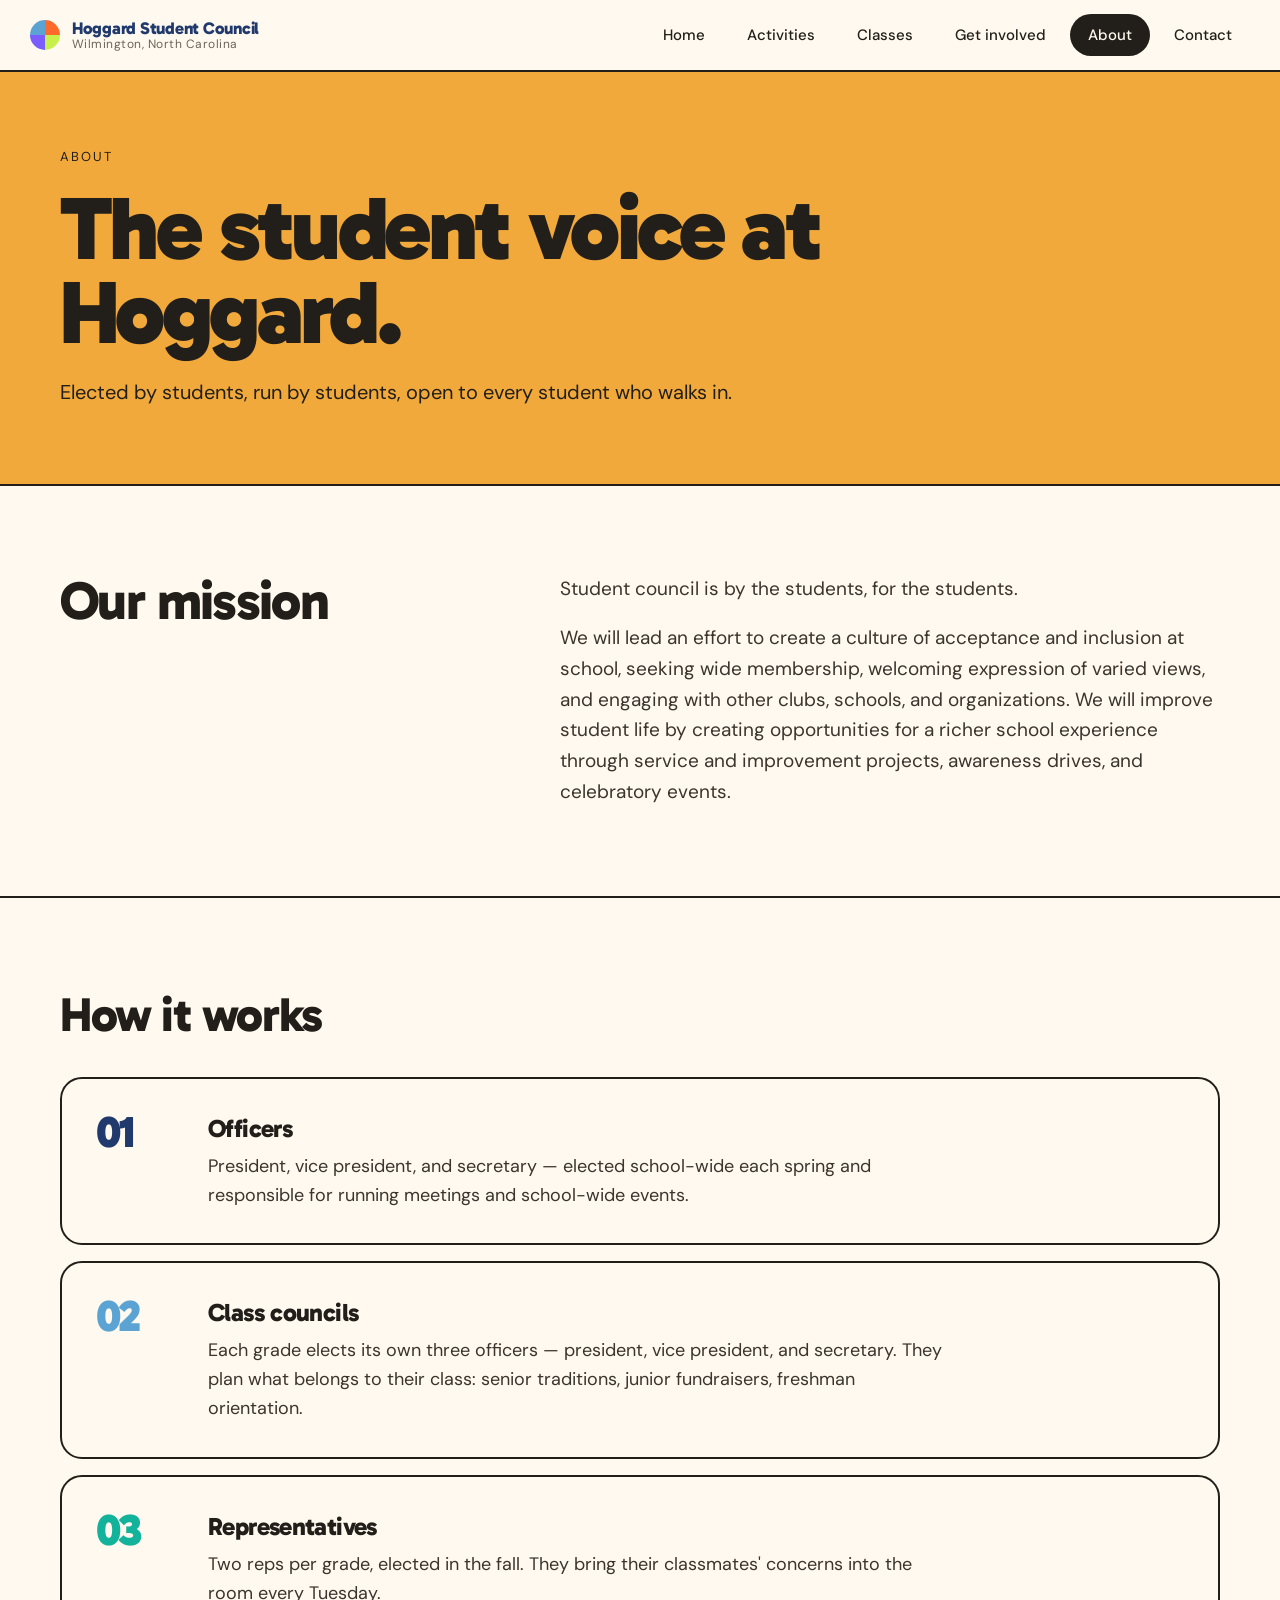
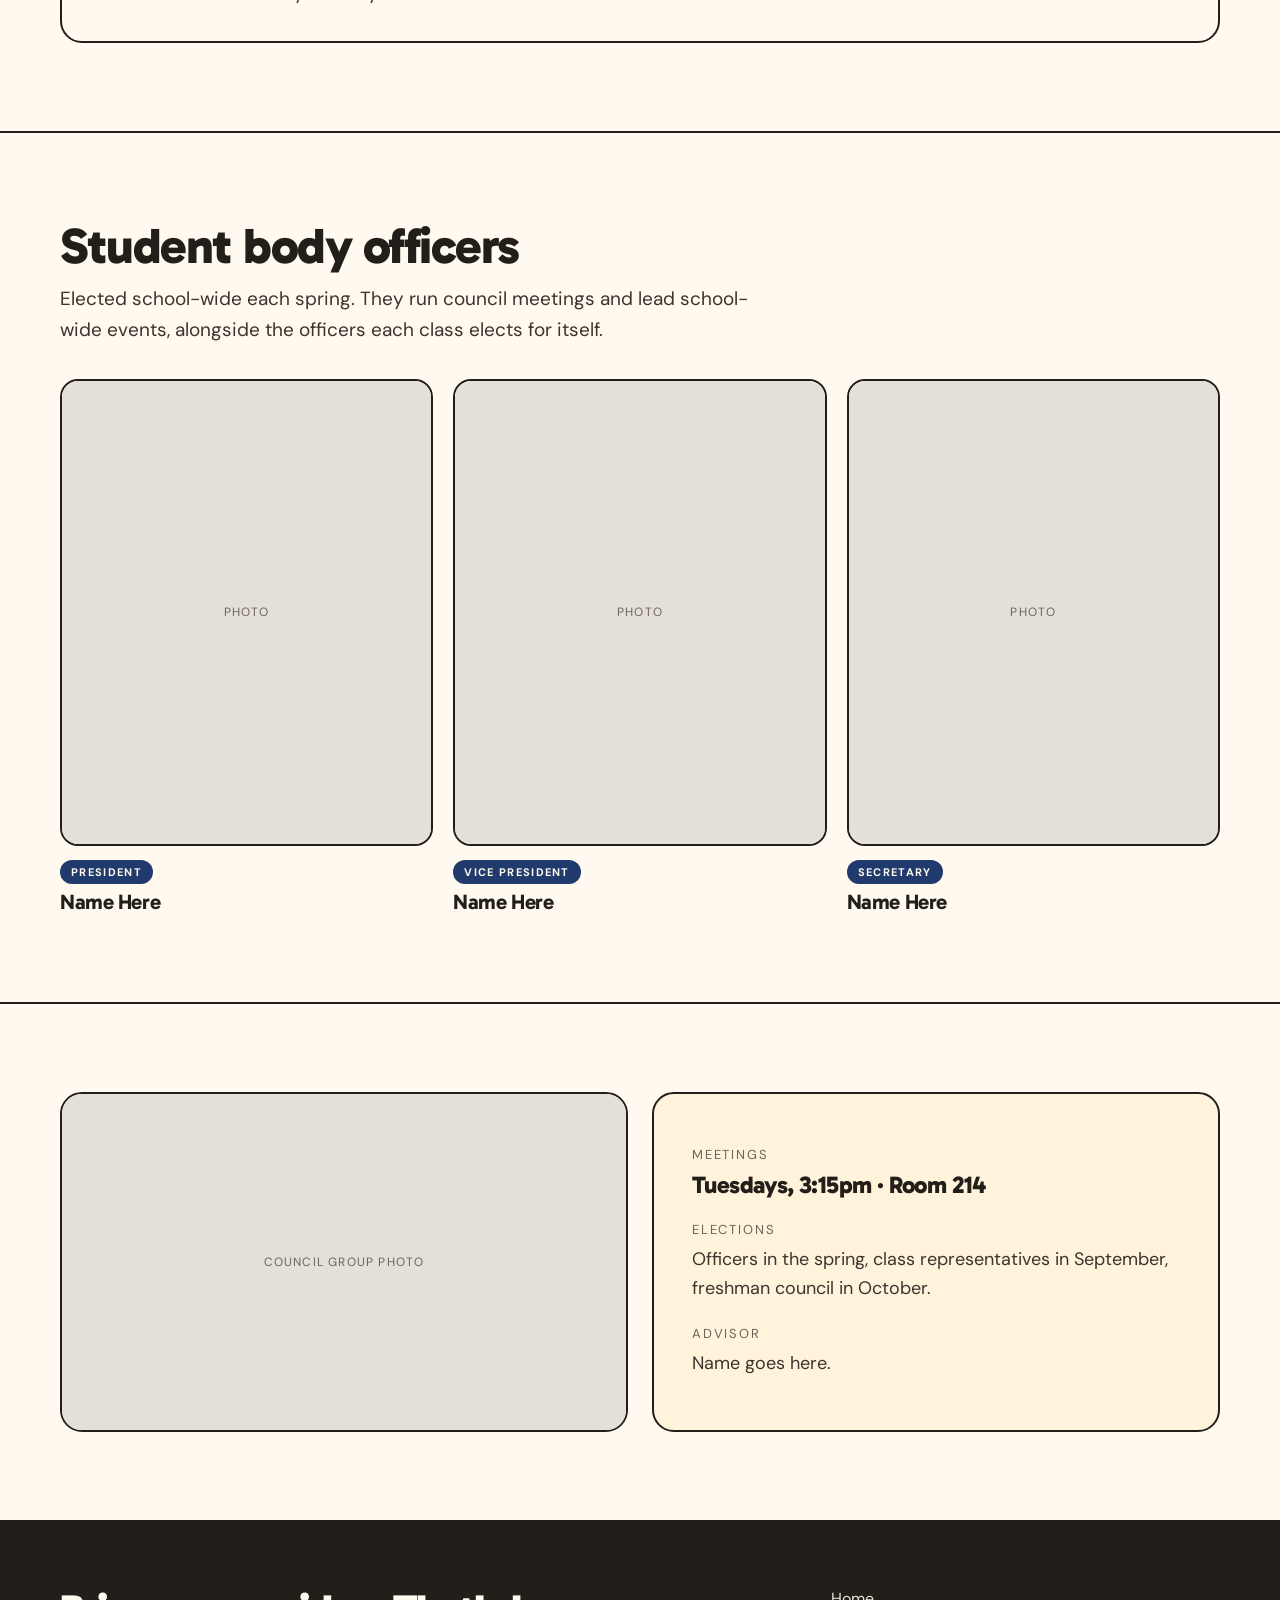
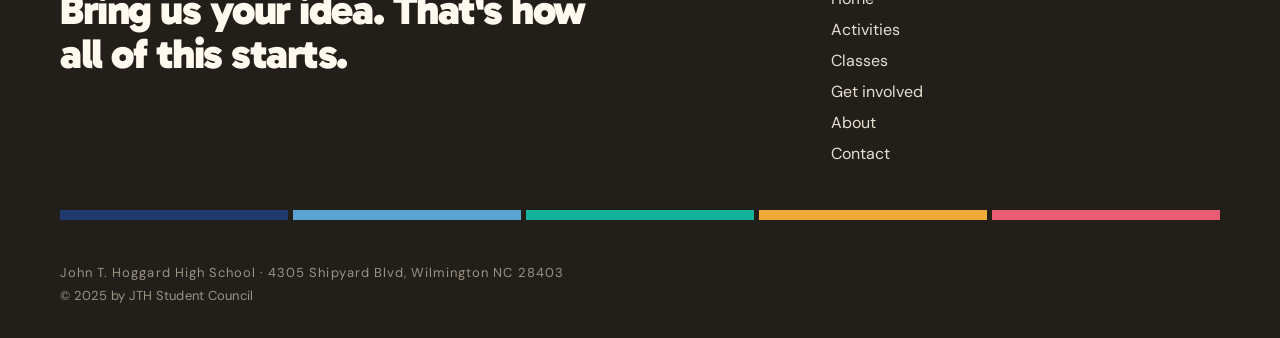
==== about.html @ 41e8da36 "Fill in real content from old site Mission statement, real activities (Spirit Week, Club Fair, Candy" ====
<!DOCTYPE html>
<html lang="en">
<head>
<meta charset="utf-8">
<meta name="viewport" content="width=device-width, initial-scale=1">
<title>About — Hoggard Student Council</title>
<meta name="description" content="The mission of Hoggard Student Council and how officers, class councils, and representatives work together.">
<link rel="preconnect" href="https://fonts.googleapis.com">
<link rel="preconnect" href="https://fonts.gstatic.com" crossorigin>
<link href="https://fonts.googleapis.com/css2?family=Gabarito:wght@500;600;700;800;900&family=DM+Sans:opsz,wght@9..40,400;9..40,500;9..40,700&display=swap" rel="stylesheet">
<link rel="stylesheet" href="assets/styles.css">
</head>
<body>

<header class="site-header">
  <a class="brand" href="index.html">
    <span class="brand-mark"></span>
    <span class="brand-text">
      <span class="brand-name">Hoggard Student Council</span>
      <span class="brand-sub">Wilmington, North Carolina</span>
    </span>
  </a>
  <nav class="primary-nav">
    <a href="index.html">Home</a>
    <a href="activities.html">Activities</a>
    <a href="classes-seniors.html">Classes</a>
    <a href="join.html">Get involved</a>
    <a href="about.html" class="active">About</a>
    <a href="contact.html">Contact</a>
  </nav>
</header>

<main>

  <section class="page-header hdr-gold">
    <div class="wrap">
      <span class="eyebrow">About</span>
      <h1>The student voice at Hoggard.</h1>
      <p>Elected by students, run by students, open to every student who walks in.</p>
    </div>
  </section>

  <section class="section border-b">
    <div class="wrap intro-grid">
      <h2>Our mission</h2>
      <div class="intro-copy">
        <p>Student council is by the students, for the students.</p>
        <p>We will lead an effort to create a culture of acceptance and inclusion at school, seeking wide membership, welcoming expression of varied views, and engaging with other clubs, schools, and organizations. We will improve student life by creating opportunities for a richer school experience through service and improvement projects, awareness drives, and celebratory events.</p>
      </div>
    </div>
  </section>

  <section class="section border-b">
    <div class="wrap" style="display: grid; gap: 34px;">
      <h2 style="font-weight: 800; font-size: clamp(30px, 3.8vw, 48px); letter-spacing: -0.03em;">How it works</h2>
      <div class="pillar-list">
        <div class="numbered-row pillar">
          <span class="num" style="color: var(--navy);">01</span>
          <span class="content">
            <span class="title">Officers</span>
            <span class="body">President, vice president, and secretary — elected school-wide each spring and responsible for running meetings and school-wide events.</span>
          </span>
        </div>
        <div class="numbered-row pillar">
          <span class="num" style="color: var(--sky);">02</span>
          <span class="content">
            <span class="title">Class councils</span>
            <span class="body">Each grade elects its own three officers — president, vice president, and secretary. They plan what belongs to their class: senior traditions, junior fundraisers, freshman orientation.</span>
          </span>
        </div>
        <div class="numbered-row pillar">
          <span class="num" style="color: var(--teal);">03</span>
          <span class="content">
            <span class="title">Representatives</span>
            <span class="body">Two reps per grade, elected in the fall. They bring their classmates' concerns into the room every Tuesday.</span>
          </span>
        </div>
      </div>
    </div>
  </section>

  <section class="section border-b">
    <div class="wrap" style="display: grid; gap: 34px;">
      <div class="class-heading">
        <h2>Student body officers</h2>
        <p>Elected school-wide each spring. They run council meetings and lead school-wide events, alongside the officers each class elects for itself.</p>
      </div>
      <div class="officer-grid">
        <div class="officer-card">
          <div class="officer-photo"><div class="photo-slot">Photo</div></div>
          <div class="officer-meta">
            <span class="role-pill bg-navy">President</span>
            <span class="officer-name">Name Here</span>
          </div>
        </div>
        <div class="officer-card">
          <div class="officer-photo"><div class="photo-slot">Photo</div></div>
          <div class="officer-meta">
            <span class="role-pill bg-navy">Vice President</span>
            <span class="officer-name">Name Here</span>
          </div>
        </div>
        <div class="officer-card">
          <div class="officer-photo"><div class="photo-slot">Photo</div></div>
          <div class="officer-meta">
            <span class="role-pill bg-navy">Secretary</span>
            <span class="officer-name">Name Here</span>
          </div>
        </div>
      </div>
    </div>
  </section>

  <section class="section">
    <div class="wrap about-photo-row">
      <div class="about-photo-frame">
        <div class="photo-slot">Council group photo</div>
      </div>
      <div class="info-card">
        <div class="field">
          <span class="label">Meetings</span>
          <span class="value">Tuesdays, 3:15pm &middot; Room 214</span>
        </div>
        <div class="field">
          <span class="label">Elections</span>
          <span class="note">Officers in the spring, class representatives in September, freshman council in October.</span>
        </div>
        <div class="field">
          <span class="label">Advisor</span>
          <span class="note">Name goes here.</span>
        </div>
      </div>
    </div>
  </section>

</main>

<footer class="site-footer">
  <div class="footer-wrap">
    <div class="footer-top">
      <span class="footer-headline">Bring us your idea. That's how all of this starts.</span>
      <nav class="footer-nav">
        <a href="index.html">Home</a>
        <a href="activities.html">Activities</a>
        <a href="classes-seniors.html">Classes</a>
        <a href="join.html">Get involved</a>
        <a href="about.html">About</a>
        <a href="contact.html">Contact</a>
      </nav>
    </div>
    <div class="footer-stripe">
      <div class="bg-navy"></div>
      <div class="bg-sky"></div>
      <div class="bg-teal"></div>
      <div class="bg-gold"></div>
      <div class="bg-coral"></div>
    </div>
    <div style="display: grid; gap: 6px;">
      <span class="footer-address">John T. Hoggard High School &middot; 4305 Shipyard Blvd, Wilmington NC 28403</span>
      <span class="footer-copyright">&copy; 2025 by JTH Student Council</span>
    </div>
  </div>
</footer>

</body>
</html>
---- assets/styles.css ----
/* Hoggard Student Council — shared styles
   Palette: Coastal (navy + Columbia blue as school-color base, five-color
   accent set layered on top). See chats/chat1.md for the design rationale. */

:root {
  --paper: #FFF9EF;
  --cream: #FFF3DC;
  --ink: #221F1A;
  --ink-soft: #3A352D;
  --muted: #6B6459;
  --gray-slot: #E4DFD9;

  --navy: #203A6D;   --navy-fg: #FFF9EF;
  --sky: #5BA3D3;    --sky-fg: #221F1A;
  --teal: #12B39A;   --teal-fg: #FFF9EF;
  --gold: #F2A93B;   --gold-fg: #221F1A;
  --coral: #E85D75;  --coral-fg: #FFF9EF;
}

* { box-sizing: border-box; }
html, body { margin: 0; padding: 0; }
body {
  background: var(--paper);
  color: var(--ink);
  font-family: 'DM Sans', Helvetica, Arial, sans-serif;
  -webkit-font-smoothing: antialiased;
  overflow-x: hidden;
}
h1, h2, h3, .display {
  font-family: 'Gabarito', sans-serif;
  margin: 0;
}
p { margin: 0; }
a { color: var(--navy); text-decoration: none; }
a:hover { color: #FF6A2B; }

@keyframes rise {
  from { opacity: 0; transform: translateY(26px); }
  to { opacity: 1; transform: translateY(0); }
}
@keyframes pop {
  from { opacity: 0; transform: scale(0.97); }
  to { opacity: 1; transform: scale(1); }
}
@keyframes spinslow {
  from { transform: rotate(0deg); }
  to { transform: rotate(360deg); }
}
main { animation: pop 350ms ease-out both; }

/* Header / primary nav */
.site-header {
  position: sticky;
  top: 0;
  z-index: 60;
  background: var(--paper);
  border-bottom: 2px solid var(--ink);
  display: flex;
  align-items: center;
  justify-content: space-between;
  gap: 24px;
  padding: 14px 30px;
}
.brand {
  display: flex;
  align-items: center;
  gap: 12px;
  cursor: pointer;
}
.brand-mark {
  width: 30px;
  height: 30px;
  border-radius: 999px;
  background: conic-gradient(#FF6A2B 0 25%, #C8F04A 0 50%, #7A5CFF 0 75%, var(--sky) 0);
  animation: spinslow 14s linear infinite;
  display: block;
  flex: none;
}
.brand-text {
  display: grid;
  line-height: 1.05;
}
.brand-name {
  font-family: 'Gabarito', sans-serif;
  font-weight: 800;
  font-size: 17px;
  letter-spacing: -0.015em;
}
.brand-sub {
  font-size: 12px;
  color: var(--muted);
  letter-spacing: 0.04em;
}
.primary-nav {
  display: flex;
  align-items: center;
  gap: 6px;
  flex-wrap: wrap;
  justify-content: flex-end;
}
.primary-nav a {
  cursor: pointer;
  padding: 9px 16px;
  border-radius: 999px;
  font-size: 15px;
  font-weight: 500;
  border: 2px solid transparent;
  color: var(--ink);
  transition: background 150ms, color 150ms, border-color 150ms;
}
.primary-nav a:hover { border-color: var(--ink); color: var(--ink); }
.primary-nav a.active {
  background: var(--ink);
  color: var(--paper);
}
.primary-nav a.active:hover { color: var(--paper); }

/* Buttons */
.btn {
  cursor: pointer;
  display: inline-block;
  padding: 16px 30px;
  border-radius: 999px;
  font-weight: 700;
  font-size: 16px;
  transition: transform 160ms;
  border: 2px solid var(--ink);
}
.btn:hover { transform: translateY(-3px); }
.btn-solid { background: var(--ink); color: var(--paper); }
.btn-solid:hover { color: var(--paper); }
.btn-outline { background: transparent; color: var(--ink); }
.btn-outline:hover { color: var(--ink); }

/* Section header bands (per-page hero strips) */
.page-header {
  border-bottom: 2px solid var(--ink);
  padding: 76px 30px;
}
.page-header .wrap {
  max-width: 1160px;
  margin: 0 auto;
  display: grid;
  gap: 22px;
}
.eyebrow {
  font-size: 13px;
  letter-spacing: 0.16em;
  text-transform: uppercase;
}
.page-header h1 {
  font-weight: 900;
  font-size: clamp(40px, 7vw, 92px);
  line-height: 0.94;
  letter-spacing: -0.04em;
  max-width: 20ch;
  animation: rise 550ms ease-out both;
}
.page-header p {
  font-size: 20px;
  line-height: 1.55;
  max-width: 52ch;
}
.hdr-navy { background: var(--navy); color: var(--navy-fg); }
.hdr-sky { background: var(--sky); color: var(--sky-fg); }
.hdr-teal { background: var(--teal); color: var(--teal-fg); }
.hdr-gold { background: var(--gold); color: var(--gold-fg); }
.hdr-coral { background: var(--coral); color: var(--coral-fg); }

.section { padding: 88px 30px; }
.section.border-b { border-bottom: 2px solid var(--ink); }
.wrap { max-width: 1160px; margin: 0 auto; }

/* Home hero (banner card layout, no tint) */
.hero-banner {
  border-bottom: 2px solid var(--ink);
  padding: 76px 30px 60px;
  display: grid;
  gap: 44px;
}
.hero-banner .wrap { display: grid; gap: 24px; }
.hero-banner .eyebrow-pill {
  width: fit-content;
  background: var(--ink);
  color: var(--paper);
  font-size: 13px;
  font-weight: 500;
  letter-spacing: 0.14em;
  text-transform: uppercase;
  padding: 8px 16px;
  border-radius: 999px;
  animation: rise 500ms ease-out both;
}
.hero-banner h1 {
  font-weight: 900;
  font-size: clamp(46px, 8vw, 104px);
  line-height: 0.92;
  letter-spacing: -0.04em;
  max-width: 20ch;
  animation: rise 600ms ease-out 60ms both;
}
.hero-banner .hero-copy-row {
  display: grid;
  grid-template-columns: minmax(0, 1fr) auto;
  gap: 40px;
  align-items: end;
}
.hero-banner .hero-copy-row p {
  font-size: 20px;
  line-height: 1.55;
  max-width: 50ch;
  color: var(--ink-soft);
}
.hero-banner .hero-actions {
  display: flex;
  flex-wrap: wrap;
  gap: 12px;
}
.hero-photo {
  max-width: 1160px;
  margin: 0 auto;
  width: 100%;
  position: relative;
  aspect-ratio: 21 / 9;
  border: 2px solid var(--ink);
  border-radius: 26px;
  overflow: hidden;
  animation: rise 700ms ease-out 200ms both;
}

/* Generic photo placeholder (flat gray box) */
.photo-slot {
  background: var(--gray-slot);
  display: grid;
  place-items: center;
  color: var(--muted);
  font-size: 12px;
  letter-spacing: 0.1em;
  text-transform: uppercase;
  text-align: center;
  width: 100%;
  height: 100%;
}

/* Two-column intro (Who we are / Our mission) */
.intro-grid {
  display: grid;
  grid-template-columns: minmax(0, 0.8fr) minmax(0, 1.2fr);
  gap: 60px;
  align-items: start;
}
.intro-grid h2 {
  font-weight: 800;
  font-size: clamp(32px, 4.2vw, 54px);
  line-height: 1.02;
  letter-spacing: -0.03em;
}
.intro-copy {
  display: grid;
  gap: 18px;
  font-size: 19px;
  line-height: 1.62;
  color: var(--ink-soft);
  max-width: 60ch;
  justify-items: start;
}
.intro-copy .more-link {
  cursor: pointer;
  font-weight: 700;
  font-size: 16px;
  color: var(--navy);
  border-bottom: 2px solid var(--ink);
}

/* Stats band */
.stats-band {
  border-bottom: 2px solid var(--ink);
  display: grid;
  grid-template-columns: repeat(3, 1fr);
}
.stat {
  padding: 46px 34px;
  display: grid;
  gap: 6px;
  border-right: 2px solid var(--ink);
}
.stat:last-child { border-right: none; }
.stat-n {
  font-family: 'Gabarito', sans-serif;
  font-weight: 900;
  font-size: 62px;
  line-height: 1;
  letter-spacing: -0.04em;
}
.stat-label {
  font-size: 14px;
  letter-spacing: 0.12em;
  text-transform: uppercase;
}

/* Section title row with a link on the right */
.title-row {
  display: flex;
  align-items: baseline;
  justify-content: space-between;
  gap: 24px;
  flex-wrap: wrap;
}
.title-row h2 {
  font-weight: 800;
  font-size: clamp(32px, 4.2vw, 54px);
  line-height: 1.02;
  letter-spacing: -0.03em;
}
.title-row .link {
  cursor: pointer;
  font-weight: 700;
  font-size: 16px;
  color: var(--navy);
  border-bottom: 2px solid #FF6A2B;
}

/* Shortcut / activity cards */
.card-grid-3 {
  display: grid;
  grid-template-columns: repeat(3, 1fr);
  gap: 20px;
}
.card-grid-2 {
  display: grid;
  grid-template-columns: repeat(2, 1fr);
  gap: 22px;
}
.shortcut-card {
  border: 2px solid var(--ink);
  border-radius: 20px;
  padding: 32px;
  display: grid;
  gap: 10px;
  align-content: start;
  min-height: 200px;
  transition: transform 180ms, box-shadow 180ms;
}
.shortcut-card:hover { transform: translateY(-6px); box-shadow: 8px 8px 0 var(--ink); }
.shortcut-card .kicker {
  font-size: 13px;
  letter-spacing: 0.14em;
  text-transform: uppercase;
  opacity: 0.8;
}
.shortcut-card .title {
  font-family: 'Gabarito', sans-serif;
  font-weight: 800;
  font-size: 28px;
  letter-spacing: -0.025em;
  line-height: 1.08;
}
.shortcut-card .body { font-size: 16px; line-height: 1.55; }

.activity-card {
  border: 2px solid var(--ink);
  border-radius: 22px;
  padding: 38px;
  display: grid;
  gap: 12px;
  align-content: start;
  transition: transform 180ms, box-shadow 180ms;
}
.activity-card:hover { transform: translate(-4px, -4px); box-shadow: 8px 8px 0 var(--ink); }
.activity-card .season {
  font-size: 13px;
  letter-spacing: 0.14em;
  text-transform: uppercase;
  opacity: 0.85;
}
.activity-card .title {
  font-family: 'Gabarito', sans-serif;
  font-weight: 800;
  font-size: 32px;
  letter-spacing: -0.03em;
  line-height: 1.05;
}
.activity-card .body { font-size: 17px; line-height: 1.58; max-width: 44ch; }
.activity-photo {
  aspect-ratio: 16 / 9;
  border-radius: 14px;
  border: 2px solid var(--ink);
  overflow: hidden;
}
.card-link {
  cursor: pointer;
  font-weight: 700;
  font-size: 15px;
  width: fit-content;
  border-bottom: 2px solid currentColor;
}

.bg-navy { background: var(--navy); color: var(--navy-fg); }
.bg-sky { background: var(--sky); color: var(--sky-fg); }
.bg-teal { background: var(--teal); color: var(--teal-fg); }
.bg-gold { background: var(--gold); color: var(--gold-fg); }
.bg-coral { background: var(--coral); color: var(--coral-fg); }
.bg-ink { background: var(--ink); color: var(--paper); }

/* Classes page */
.pill-nav {
  display: flex;
  flex-wrap: wrap;
  gap: 10px;
}
.pill-nav a {
  cursor: pointer;
  padding: 12px 22px;
  border-radius: 999px;
  border: 2px solid var(--ink);
  font-weight: 700;
  font-size: 16px;
  background: var(--paper);
  color: var(--ink);
  transition: transform 150ms;
}
.pill-nav a:hover { transform: translateY(-3px); color: var(--ink); }
.pill-nav a.active { background: var(--ink); color: var(--paper); }
.pill-nav a.active:hover { color: var(--paper); }

.class-heading {
  display: grid;
  gap: 12px;
}
.class-heading h2 {
  font-weight: 800;
  font-size: clamp(30px, 4vw, 50px);
  letter-spacing: -0.03em;
  line-height: 1.02;
}
.class-heading p {
  font-size: 19px;
  line-height: 1.6;
  color: var(--ink-soft);
  max-width: 56ch;
}
.officer-grid {
  display: grid;
  grid-template-columns: repeat(3, 1fr);
  gap: 20px;
}
.officer-card { display: grid; gap: 14px; }
.officer-photo {
  aspect-ratio: 4 / 5;
  border-radius: 18px;
  border: 2px solid var(--ink);
  overflow: hidden;
}
.officer-meta { display: grid; gap: 5px; }
.role-pill {
  width: fit-content;
  font-size: 11px;
  letter-spacing: 0.12em;
  text-transform: uppercase;
  padding: 5px 11px;
  border-radius: 999px;
  font-weight: 700;
}
.officer-name {
  font-family: 'Gabarito', sans-serif;
  font-weight: 700;
  font-size: 21px;
  letter-spacing: -0.02em;
}
.reps-box {
  border: 2px solid var(--ink);
  border-radius: 20px;
  padding: 32px;
  background: var(--cream);
  display: grid;
  gap: 10px;
}
.reps-box .label {
  font-size: 13px;
  letter-spacing: 0.14em;
  text-transform: uppercase;
  color: var(--muted);
}
.reps-box .body { font-size: 18px; line-height: 1.6; color: var(--ink-soft); max-width: 62ch; }

/* Numbered rows (Get involved steps / About pillars) */
.numbered-row {
  display: grid;
  grid-template-columns: 92px minmax(0, 1fr);
  gap: 32px;
  align-items: start;
  border: 2px solid var(--ink);
  border-radius: 22px;
  padding: 34px;
  background: var(--paper);
  transition: background 180ms;
}
.numbered-row:hover { background: var(--cream); }
.numbered-row .num {
  font-family: 'Gabarito', sans-serif;
  font-weight: 900;
  font-size: 52px;
  line-height: 0.9;
  letter-spacing: -0.04em;
}
.numbered-row .content { display: grid; gap: 8px; }
.numbered-row .title {
  font-family: 'Gabarito', sans-serif;
  font-weight: 800;
  font-size: 27px;
  letter-spacing: -0.025em;
}
.numbered-row .body { font-size: 18px; line-height: 1.6; color: var(--ink-soft); max-width: 62ch; }

.numbered-row.pillar { grid-template-columns: 80px minmax(0, 1fr); }
.numbered-row.pillar .num { font-size: 44px; }
.numbered-row.pillar .title { font-size: 25px; }

.steps-list, .pillar-list { display: grid; gap: 16px; }

.cta-box {
  border: 2px solid var(--ink);
  border-radius: 22px;
  padding: 44px;
  display: grid;
  gap: 18px;
  justify-items: start;
  margin-top: 18px;
}
.cta-box .headline {
  font-family: 'Gabarito', sans-serif;
  font-weight: 900;
  font-size: clamp(28px, 3.6vw, 44px);
  letter-spacing: -0.035em;
  line-height: 1.05;
  max-width: 26ch;
}
.cta-box .body { font-size: 18px; line-height: 1.6; max-width: 52ch; }
.cta-box .btn { background: var(--ink); color: var(--paper); }
.cta-box .btn:hover { color: var(--paper); }

/* About: mission / photo + info card */
.about-photo-row {
  display: grid;
  grid-template-columns: minmax(0, 1fr) minmax(0, 1fr);
  gap: 24px;
  align-items: stretch;
}
.about-photo-frame {
  border: 2px solid var(--ink);
  border-radius: 22px;
  overflow: hidden;
  min-height: 340px;
  position: relative;
}
.info-card {
  border: 2px solid var(--ink);
  border-radius: 22px;
  padding: 38px;
  background: var(--cream);
  display: grid;
  gap: 22px;
  align-content: center;
}
.info-card .field { display: grid; gap: 7px; }
.info-card .label {
  font-size: 13px;
  letter-spacing: 0.14em;
  text-transform: uppercase;
  color: var(--muted);
}
.info-card .value {
  font-family: 'Gabarito', sans-serif;
  font-weight: 800;
  font-size: 24px;
  letter-spacing: -0.025em;
}
.info-card .note { font-size: 18px; line-height: 1.6; color: var(--ink-soft); }

/* Contact cards */
.contact-grid {
  display: grid;
  grid-template-columns: repeat(3, 1fr);
  gap: 22px;
}
.contact-card {
  border: 2px solid var(--ink);
  border-radius: 22px;
  padding: 34px;
  display: grid;
  gap: 10px;
  align-content: start;
  background: var(--cream);
}
.contact-card .label {
  font-size: 13px;
  letter-spacing: 0.14em;
  text-transform: uppercase;
  color: var(--muted);
}
.contact-card .value {
  font-family: 'Gabarito', sans-serif;
  font-weight: 800;
  font-size: 26px;
  letter-spacing: -0.025em;
  word-break: break-word;
}
.contact-card .note { font-size: 17px; line-height: 1.6; color: var(--ink-soft); }

/* Footer */
.site-footer {
  background: var(--ink);
  color: var(--paper);
  padding: 66px 30px 34px;
  border-top: 2px solid var(--ink);
}
.footer-wrap {
  max-width: 1160px;
  margin: 0 auto;
  display: grid;
  gap: 44px;
}
.footer-top {
  display: grid;
  grid-template-columns: minmax(0, 1.3fr) minmax(0, 0.7fr);
  gap: 48px;
  align-items: start;
}
.footer-headline {
  font-family: 'Gabarito', sans-serif;
  font-weight: 900;
  font-size: clamp(26px, 3.4vw, 42px);
  letter-spacing: -0.035em;
  line-height: 1.05;
  max-width: 24ch;
}
.footer-nav {
  display: grid;
  gap: 8px;
  font-size: 16px;
}
.footer-nav a {
  width: fit-content;
  color: #E6DFD2;
  border-bottom: 2px solid transparent;
}
.footer-nav a:hover { border-color: #C8F04A; color: #E6DFD2; }
.footer-stripe {
  display: grid;
  grid-template-columns: repeat(5, 1fr);
  gap: 5px;
}
.footer-stripe div { height: 10px; }
.footer-address {
  font-size: 13px;
  letter-spacing: 0.08em;
  color: #9A9284;
}
.footer-copyright {
  font-size: 13px;
  letter-spacing: 0.02em;
  color: #9A9284;
}

@media (max-width: 860px) {
  .site-header { flex-wrap: wrap; }
  .primary-nav { justify-content: flex-start; }
  .intro-grid,
  .about-photo-row,
  .hero-banner .hero-copy-row,
  .footer-top { grid-template-columns: 1fr; }
  .stats-band { grid-template-columns: 1fr; }
  .stat { border-right: none; border-bottom: 2px solid var(--ink); }
  .stat:last-child { border-bottom: none; }
  .card-grid-3,
  .card-grid-2,
  .contact-grid { grid-template-columns: 1fr; }
  .officer-grid { grid-template-columns: repeat(2, 1fr); }
  .numbered-row,
  .numbered-row.pillar { grid-template-columns: 56px minmax(0, 1fr); gap: 20px; }
}

@media (max-width: 480px) {
  .officer-grid { grid-template-columns: 1fr; }
}
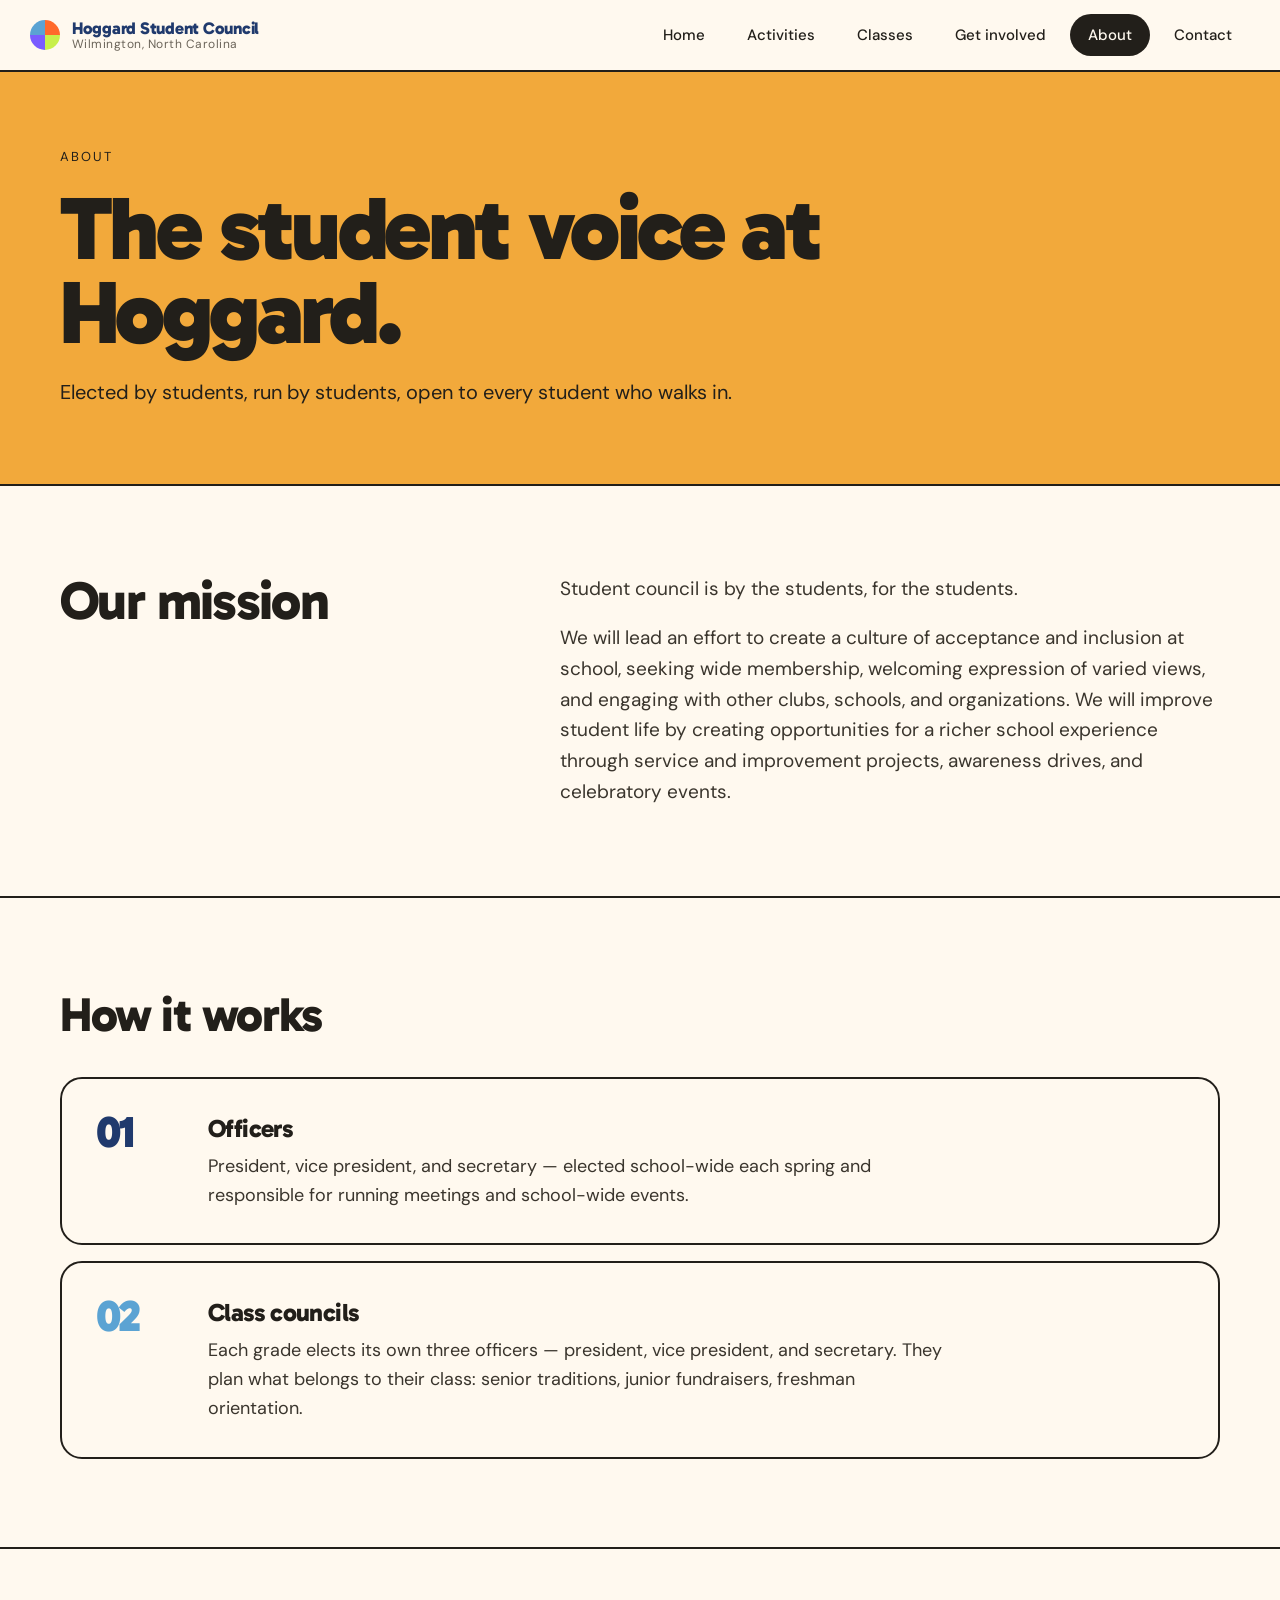
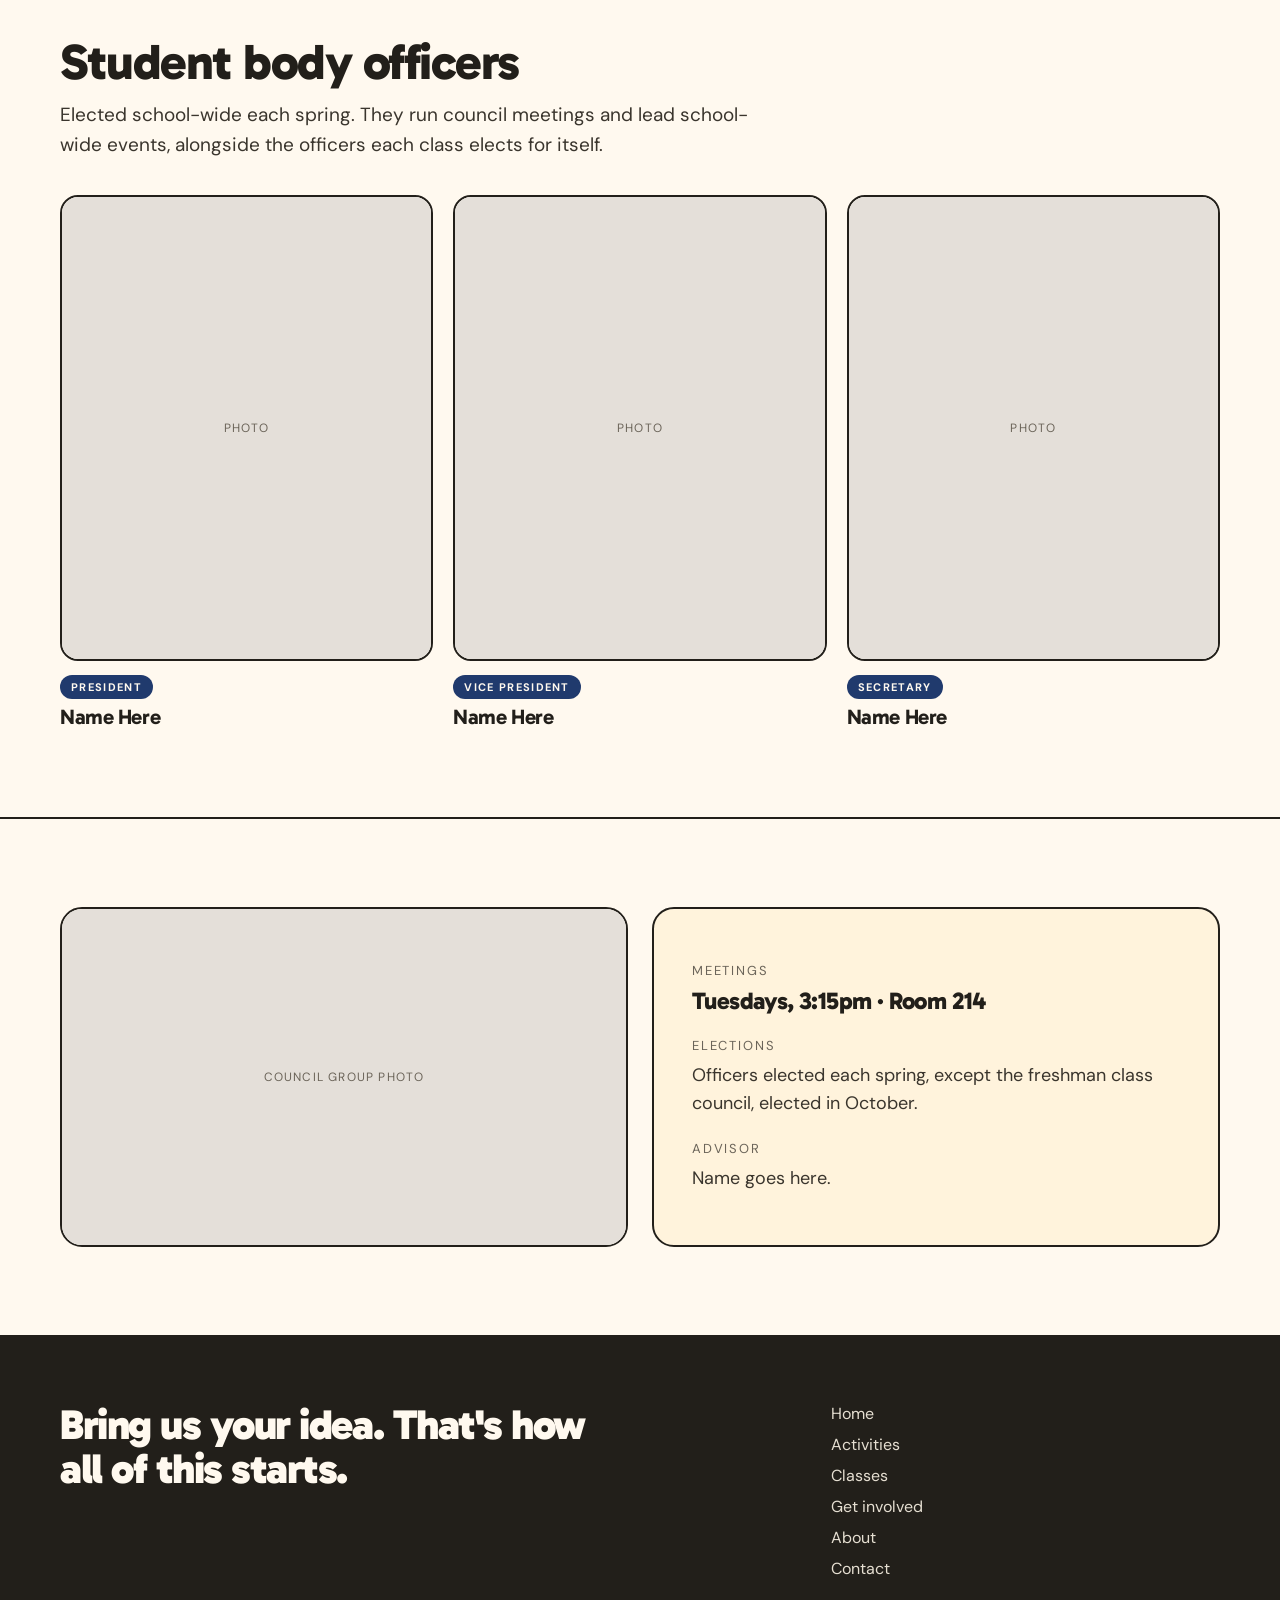
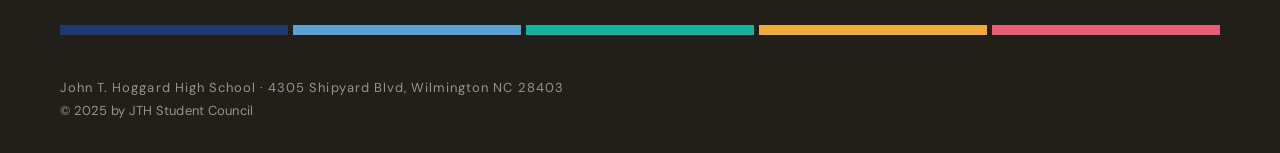
==== commit 2aed0625: "Wire real links, mobile nav, and separate joining from officer elections - Mobile hamburger menu acr" ====
--- a/about.html
+++ b/about.html
@@ -4,11 +4,12 @@
 <meta charset="utf-8">
 <meta name="viewport" content="width=device-width, initial-scale=1">
 <title>About — Hoggard Student Council</title>
-<meta name="description" content="The mission of Hoggard Student Council and how officers, class councils, and representatives work together.">
+<meta name="description" content="The mission of Hoggard Student Council and how student body and class council officers work together.">
 <link rel="preconnect" href="https://fonts.googleapis.com">
 <link rel="preconnect" href="https://fonts.gstatic.com" crossorigin>
 <link href="https://fonts.googleapis.com/css2?family=Gabarito:wght@500;600;700;800;900&family=DM+Sans:opsz,wght@9..40,400;9..40,500;9..40,700&display=swap" rel="stylesheet">
 <link rel="stylesheet" href="assets/styles.css">
+<script src="assets/nav.js" defer></script>
 </head>
 <body>
 
@@ -20,6 +21,10 @@
       <span class="brand-sub">Wilmington, North Carolina</span>
     </span>
   </a>
+  <button class="nav-toggle" aria-label="Menu" aria-expanded="false">
+    <svg class="icon-open" viewBox="0 0 24 24" fill="none" stroke="currentColor" stroke-width="2" stroke-linecap="round"><line x1="3" y1="6" x2="21" y2="6"/><line x1="3" y1="12" x2="21" y2="12"/><line x1="3" y1="18" x2="21" y2="18"/></svg>
+    <svg class="icon-close" viewBox="0 0 24 24" fill="none" stroke="currentColor" stroke-width="2" stroke-linecap="round"><line x1="5" y1="5" x2="19" y2="19"/><line x1="19" y1="5" x2="5" y2="19"/></svg>
+  </button>
   <nav class="primary-nav">
     <a href="index.html">Home</a>
     <a href="activities.html">Activities</a>
@@ -66,13 +71,6 @@
           <span class="content">
             <span class="title">Class councils</span>
             <span class="body">Each grade elects its own three officers — president, vice president, and secretary. They plan what belongs to their class: senior traditions, junior fundraisers, freshman orientation.</span>
-          </span>
-        </div>
-        <div class="numbered-row pillar">
-          <span class="num" style="color: var(--teal);">03</span>
-          <span class="content">
-            <span class="title">Representatives</span>
-            <span class="body">Two reps per grade, elected in the fall. They bring their classmates' concerns into the room every Tuesday.</span>
           </span>
         </div>
       </div>
@@ -123,7 +121,7 @@
         </div>
         <div class="field">
           <span class="label">Elections</span>
-          <span class="note">Officers in the spring, class representatives in September, freshman council in October.</span>
+          <span class="note">Officers elected each spring, except the freshman class council, elected in October.</span>
         </div>
         <div class="field">
           <span class="label">Advisor</span>
--- a/assets/styles.css
+++ b/assets/styles.css
@@ -115,6 +115,24 @@
 }
 .primary-nav a.active:hover { color: var(--paper); }
 
+.nav-toggle {
+  display: none;
+  cursor: pointer;
+  width: 40px;
+  height: 40px;
+  flex: none;
+  border: 2px solid var(--ink);
+  border-radius: 10px;
+  background: var(--paper);
+  padding: 0;
+  align-items: center;
+  justify-content: center;
+}
+.nav-toggle svg { width: 20px; height: 20px; display: block; }
+.nav-toggle .icon-close { display: none; }
+.nav-toggle[aria-expanded="true"] .icon-open { display: none; }
+.nav-toggle[aria-expanded="true"] .icon-close { display: block; }
+
 /* Buttons */
 .btn {
   cursor: pointer;
@@ -663,8 +681,22 @@
 }
 
 @media (max-width: 860px) {
-  .site-header { flex-wrap: wrap; }
-  .primary-nav { justify-content: flex-start; }
+  .nav-toggle { display: flex; }
+  .primary-nav {
+    display: none;
+    position: absolute;
+    top: 100%;
+    left: 0;
+    right: 0;
+    background: var(--paper);
+    border-bottom: 2px solid var(--ink);
+    flex-direction: column;
+    align-items: stretch;
+    padding: 8px 20px 18px;
+    gap: 2px;
+  }
+  .primary-nav.open { display: flex; }
+  .primary-nav a { text-align: left; padding: 12px 14px; }
   .intro-grid,
   .about-photo-row,
   .hero-banner .hero-copy-row,
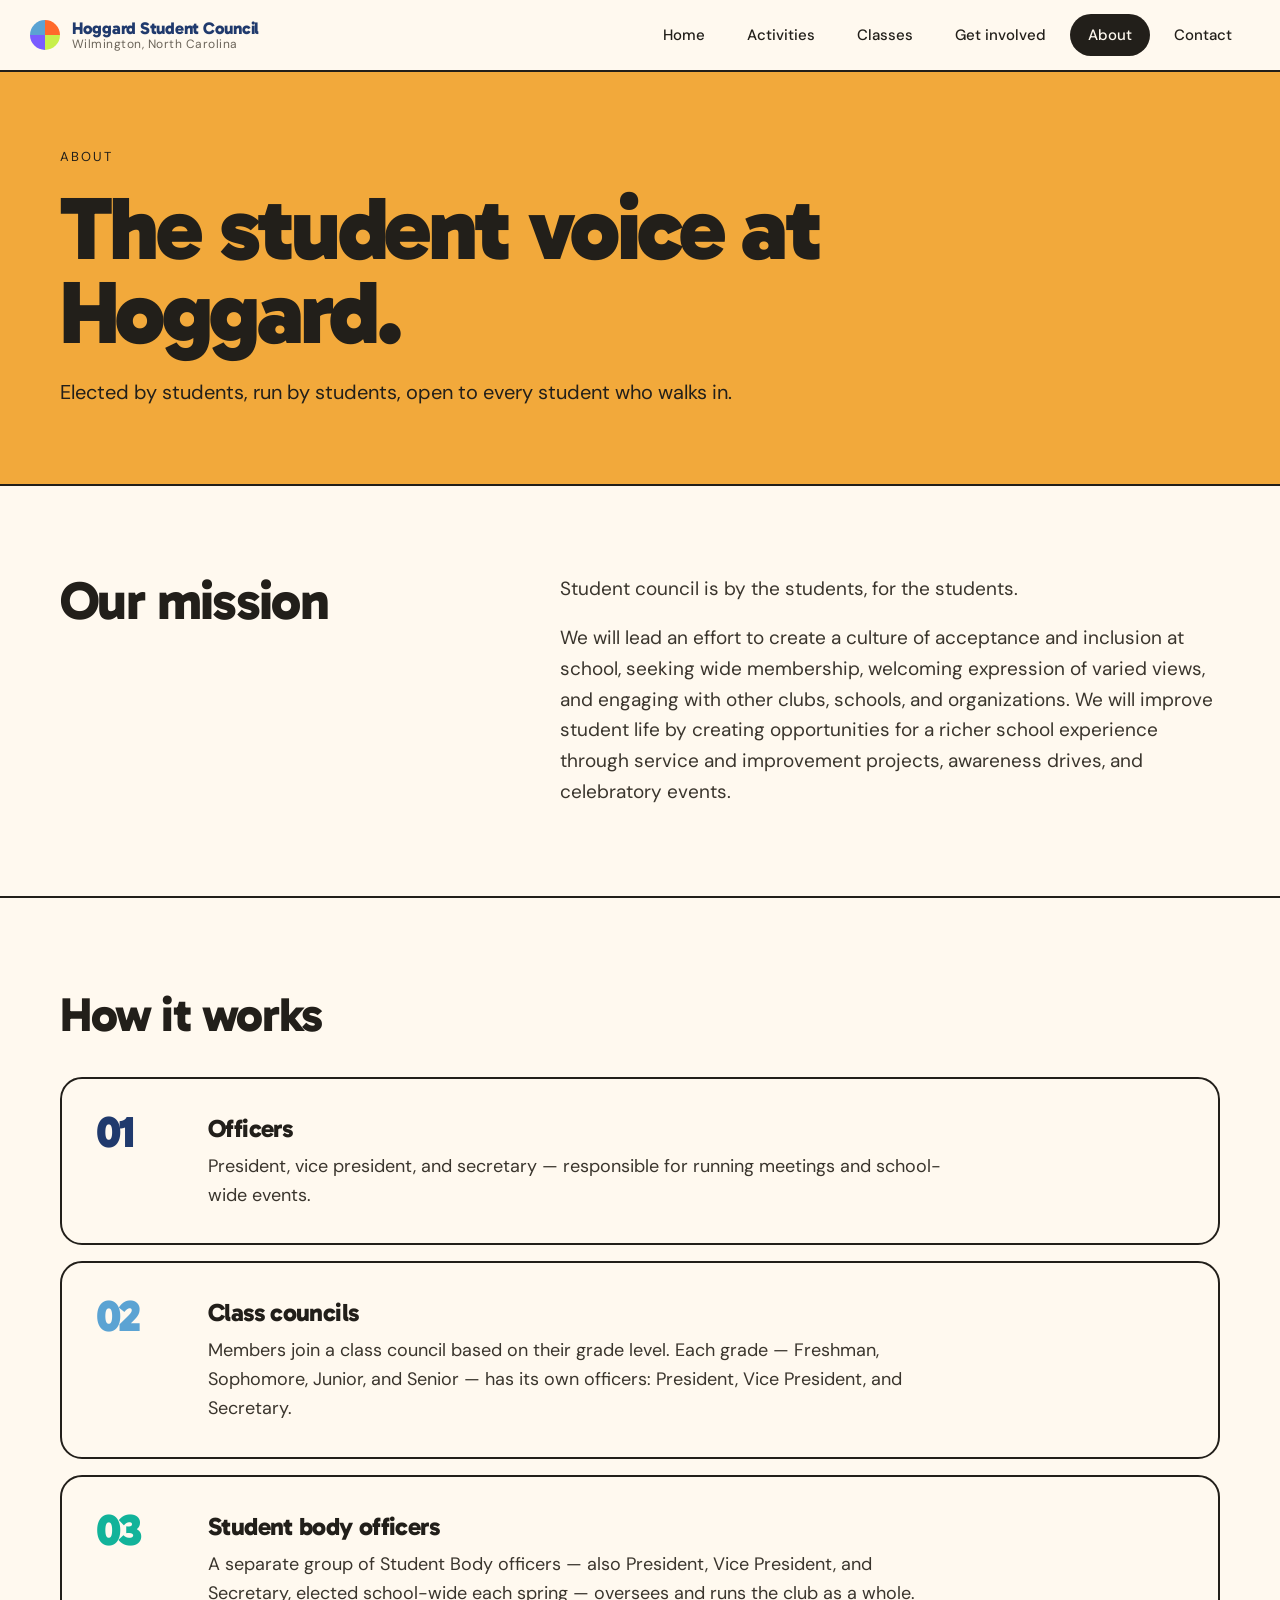
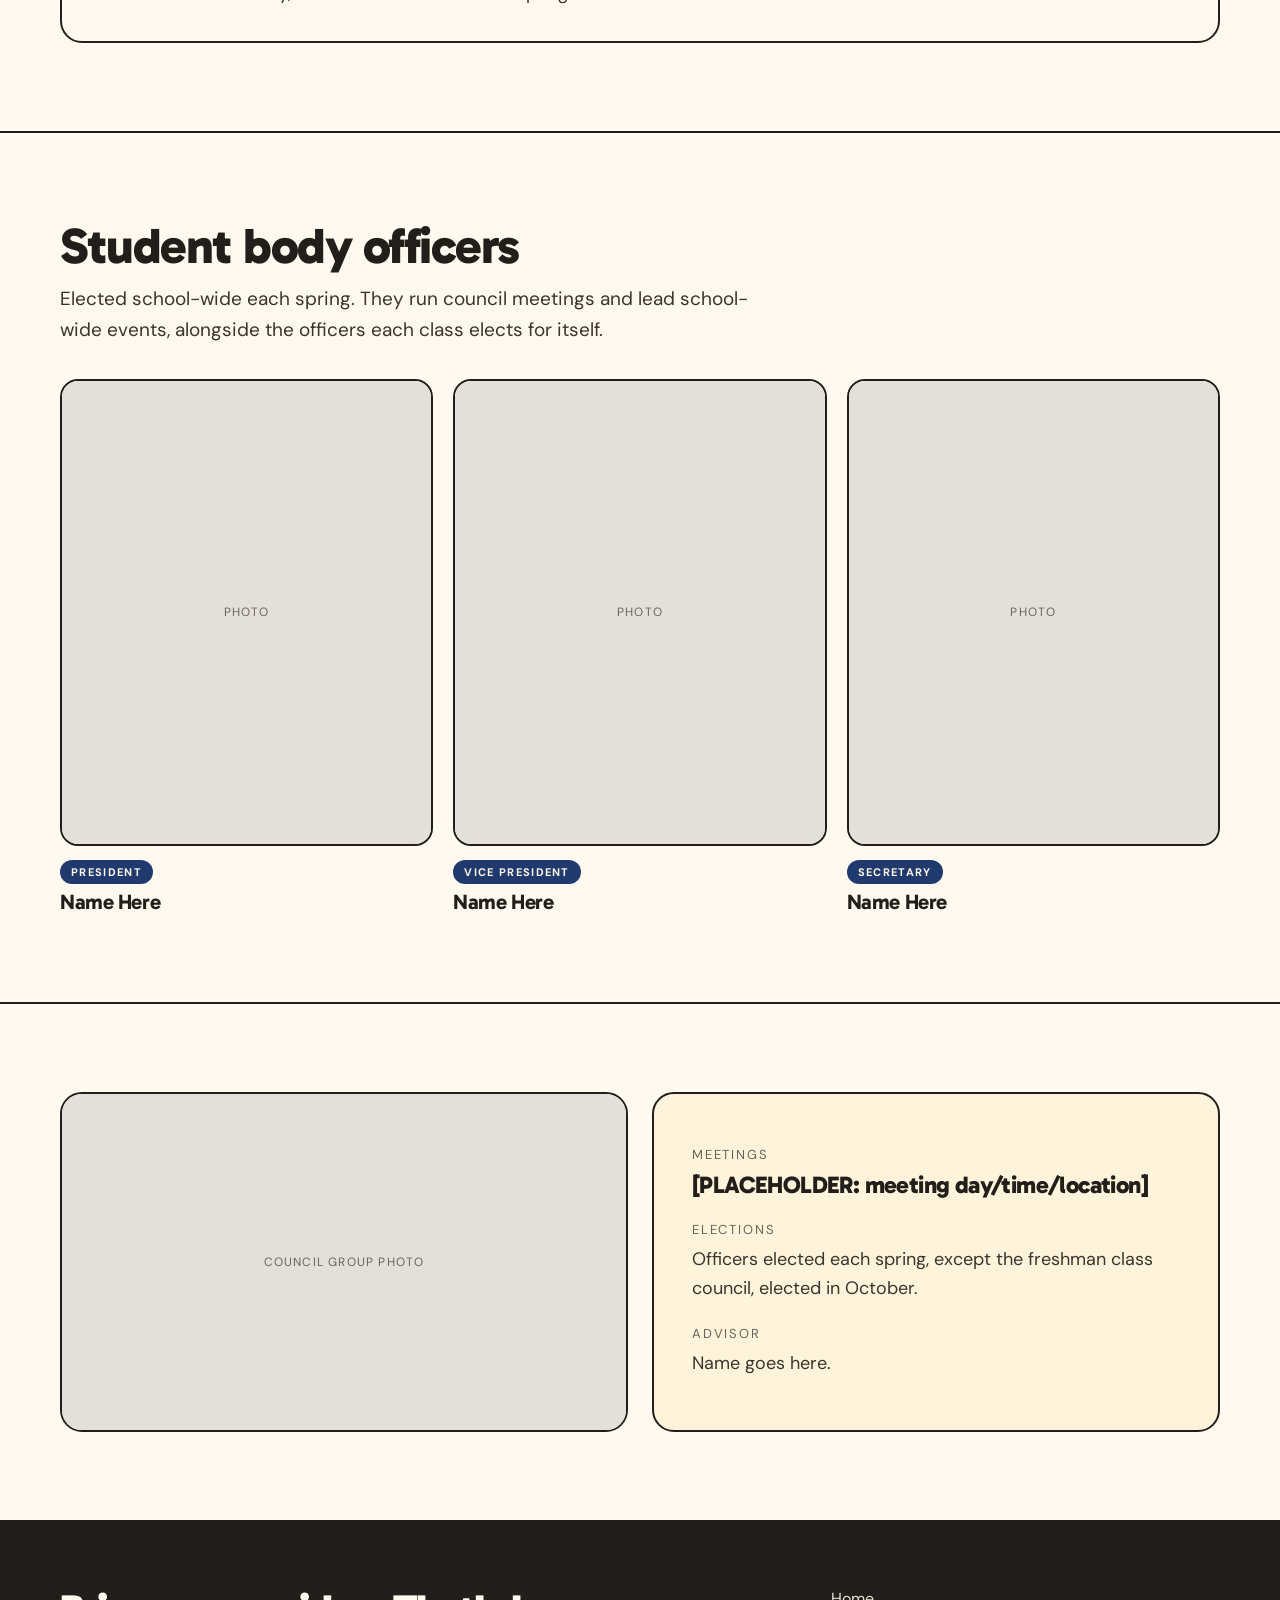
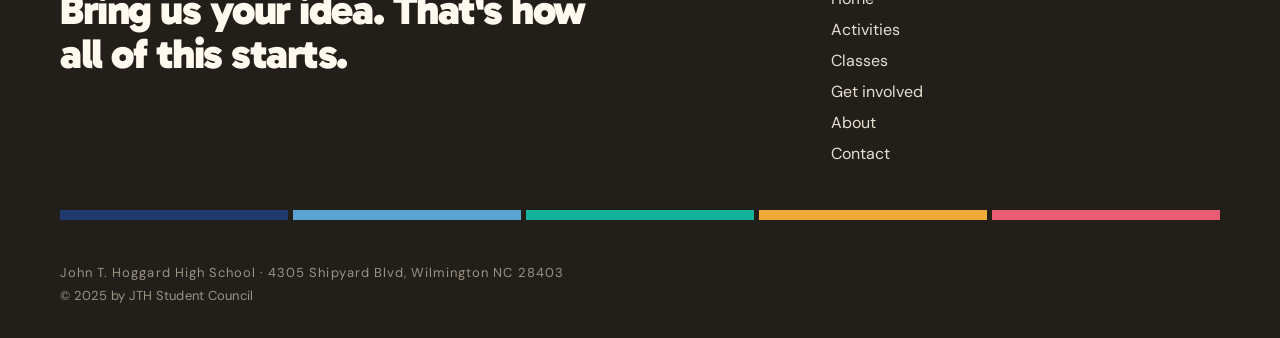
==== commit 127134e9: "Remove inaccurate meeting info, fix email wrap, restructure join/about content - Removed every Tuesd" ====
--- a/about.html
+++ b/about.html
@@ -63,14 +63,21 @@
           <span class="num" style="color: var(--navy);">01</span>
           <span class="content">
             <span class="title">Officers</span>
-            <span class="body">President, vice president, and secretary — elected school-wide each spring and responsible for running meetings and school-wide events.</span>
+            <span class="body">President, vice president, and secretary — responsible for running meetings and school-wide events.</span>
           </span>
         </div>
         <div class="numbered-row pillar">
           <span class="num" style="color: var(--sky);">02</span>
           <span class="content">
             <span class="title">Class councils</span>
-            <span class="body">Each grade elects its own three officers — president, vice president, and secretary. They plan what belongs to their class: senior traditions, junior fundraisers, freshman orientation.</span>
+            <span class="body">Members join a class council based on their grade level. Each grade &mdash; Freshman, Sophomore, Junior, and Senior &mdash; has its own officers: President, Vice President, and Secretary.</span>
+          </span>
+        </div>
+        <div class="numbered-row pillar">
+          <span class="num" style="color: var(--teal);">03</span>
+          <span class="content">
+            <span class="title">Student body officers</span>
+            <span class="body">A separate group of Student Body officers &mdash; also President, Vice President, and Secretary, elected school-wide each spring &mdash; oversees and runs the club as a whole.</span>
           </span>
         </div>
       </div>
@@ -117,7 +124,7 @@
       <div class="info-card">
         <div class="field">
           <span class="label">Meetings</span>
-          <span class="value">Tuesdays, 3:15pm &middot; Room 214</span>
+          <span class="value">[PLACEHOLDER: meeting day/time/location]</span>
         </div>
         <div class="field">
           <span class="label">Elections</span>
--- a/assets/styles.css
+++ b/assets/styles.css
@@ -535,6 +535,25 @@
 .numbered-row.pillar .title { font-size: 25px; }
 
 .steps-list, .pillar-list { display: grid; gap: 16px; }
+
+.option-card {
+  border: 2px solid var(--ink);
+  border-radius: 22px;
+  padding: 34px;
+  background: var(--paper);
+  transition: background 180ms;
+  display: grid;
+  gap: 10px;
+  align-content: start;
+}
+.option-card:hover { background: var(--cream); }
+.option-card .title {
+  font-family: 'Gabarito', sans-serif;
+  font-weight: 800;
+  font-size: 25px;
+  letter-spacing: -0.025em;
+}
+.option-card .body { font-size: 18px; line-height: 1.6; color: var(--ink-soft); }
 
 .cta-box {
   border: 2px solid var(--ink);
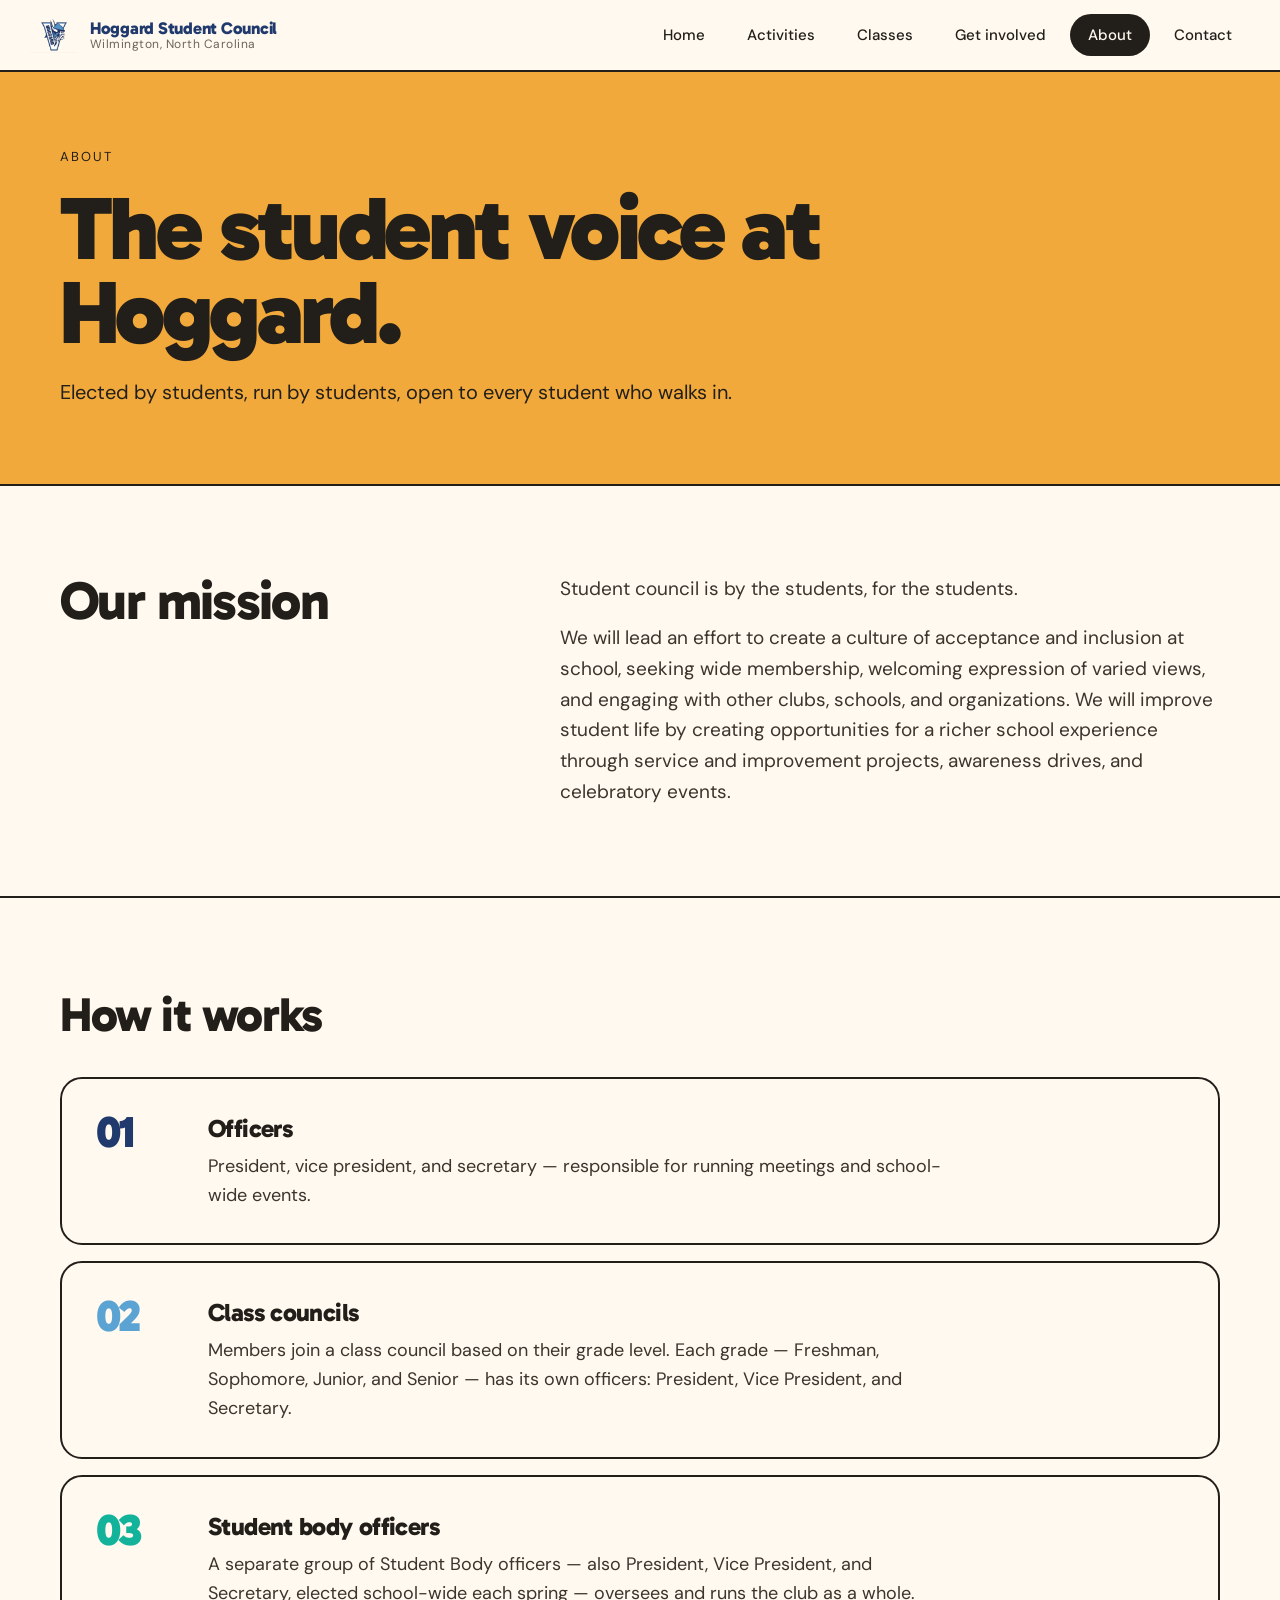
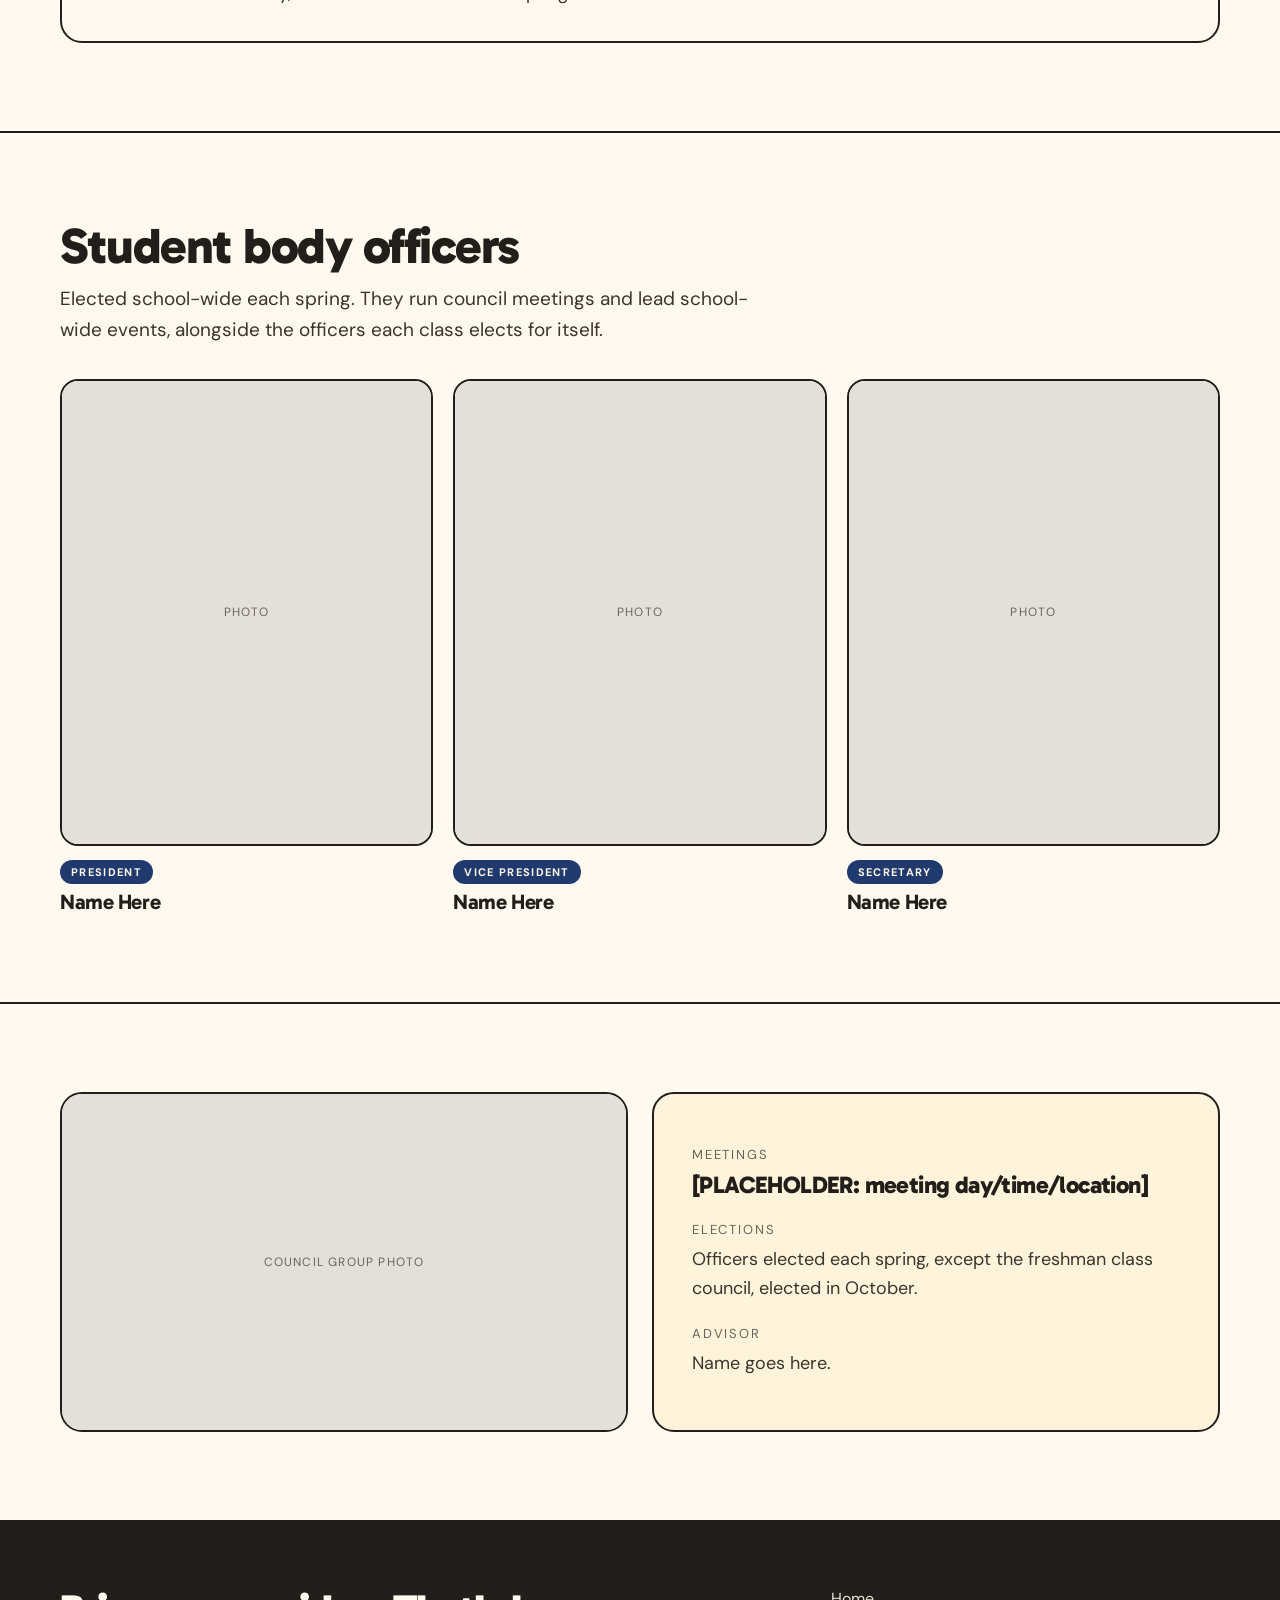
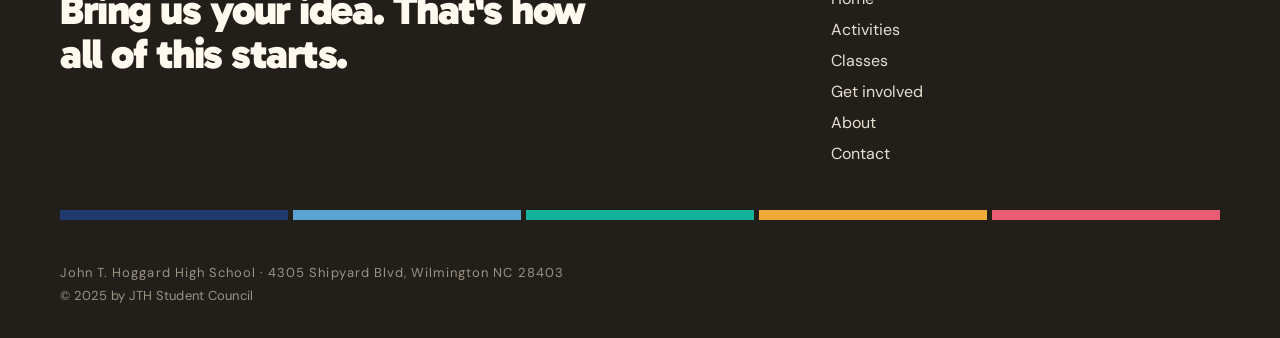
==== commit 82c3f378: "Add real Hoggard Vikings logo as header mark and favicon Moved the uploaded studcofavicon.png into a" ====
--- a/about.html
+++ b/about.html
@@ -8,6 +8,7 @@
 <link rel="preconnect" href="https://fonts.googleapis.com">
 <link rel="preconnect" href="https://fonts.gstatic.com" crossorigin>
 <link href="https://fonts.googleapis.com/css2?family=Gabarito:wght@500;600;700;800;900&family=DM+Sans:opsz,wght@9..40,400;9..40,500;9..40,700&display=swap" rel="stylesheet">
+<link rel="icon" type="image/png" href="assets/favicon.png">
 <link rel="stylesheet" href="assets/styles.css">
 <script src="assets/nav.js" defer></script>
 </head>
@@ -15,7 +16,7 @@
 
 <header class="site-header">
   <a class="brand" href="index.html">
-    <span class="brand-mark"></span>
+    <img class="brand-mark" src="assets/favicon.png" alt="Hoggard Student Council logo">
     <span class="brand-text">
       <span class="brand-name">Hoggard Student Council</span>
       <span class="brand-sub">Wilmington, North Carolina</span>
--- a/assets/styles.css
+++ b/assets/styles.css
@@ -41,10 +41,6 @@
 @keyframes pop {
   from { opacity: 0; transform: scale(0.97); }
   to { opacity: 1; transform: scale(1); }
-}
-@keyframes spinslow {
-  from { transform: rotate(0deg); }
-  to { transform: rotate(360deg); }
 }
 main { animation: pop 350ms ease-out both; }
 
@@ -68,11 +64,8 @@
   cursor: pointer;
 }
 .brand-mark {
-  width: 30px;
-  height: 30px;
-  border-radius: 999px;
-  background: conic-gradient(#FF6A2B 0 25%, #C8F04A 0 50%, #7A5CFF 0 75%, var(--sky) 0);
-  animation: spinslow 14s linear infinite;
+  height: 36px;
+  width: auto;
   display: block;
   flex: none;
 }
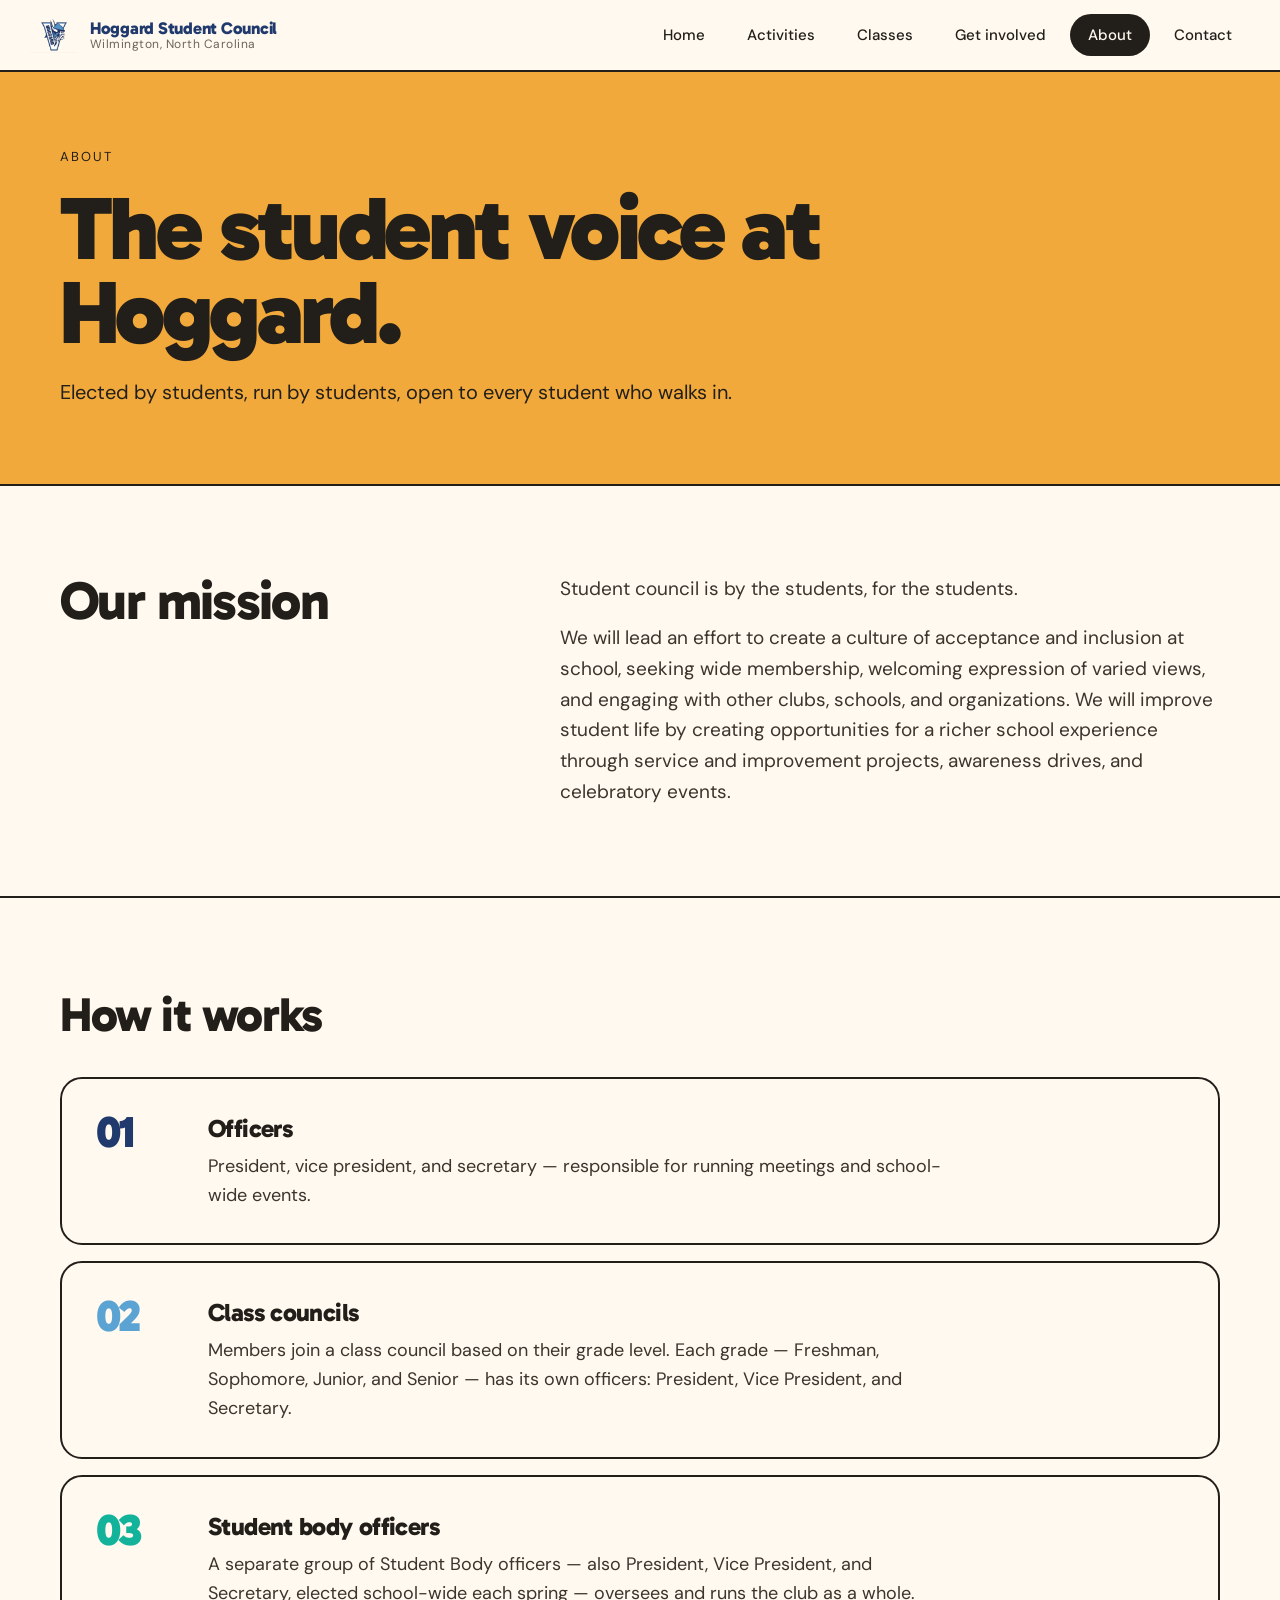
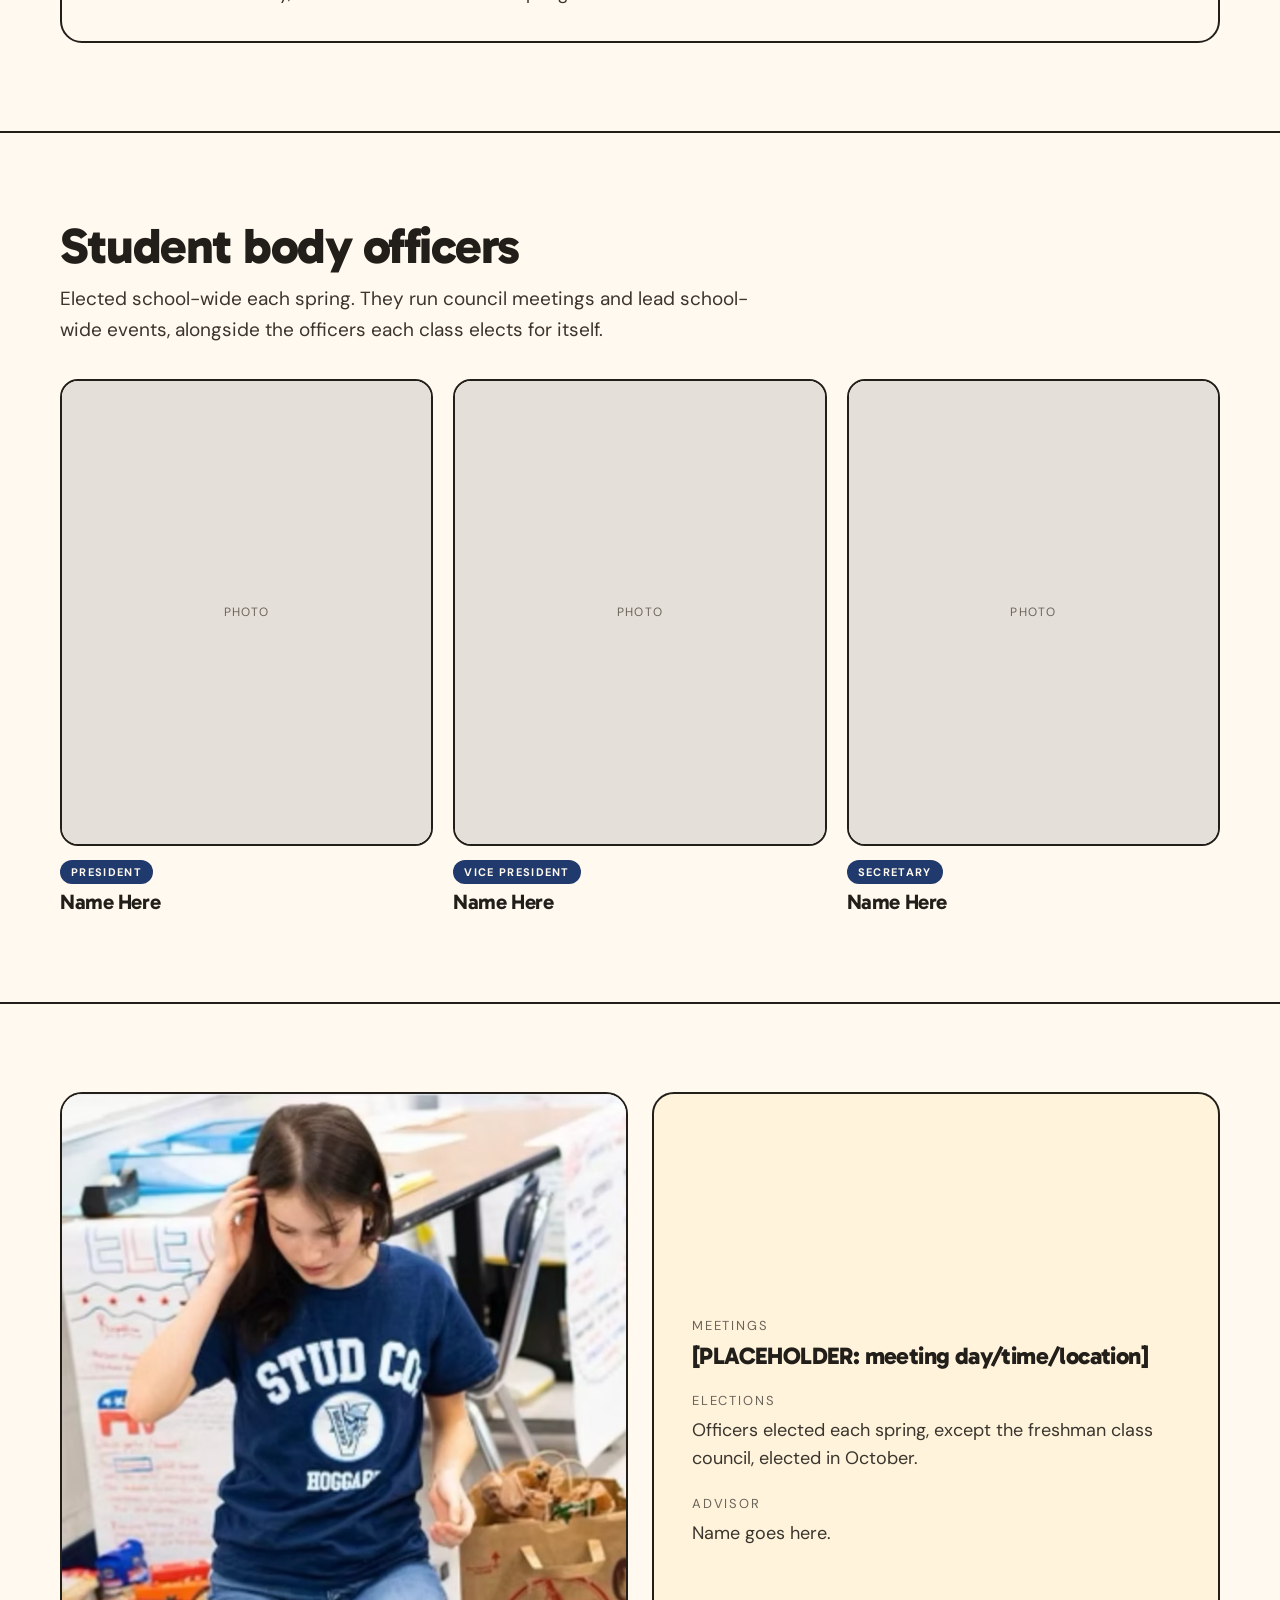
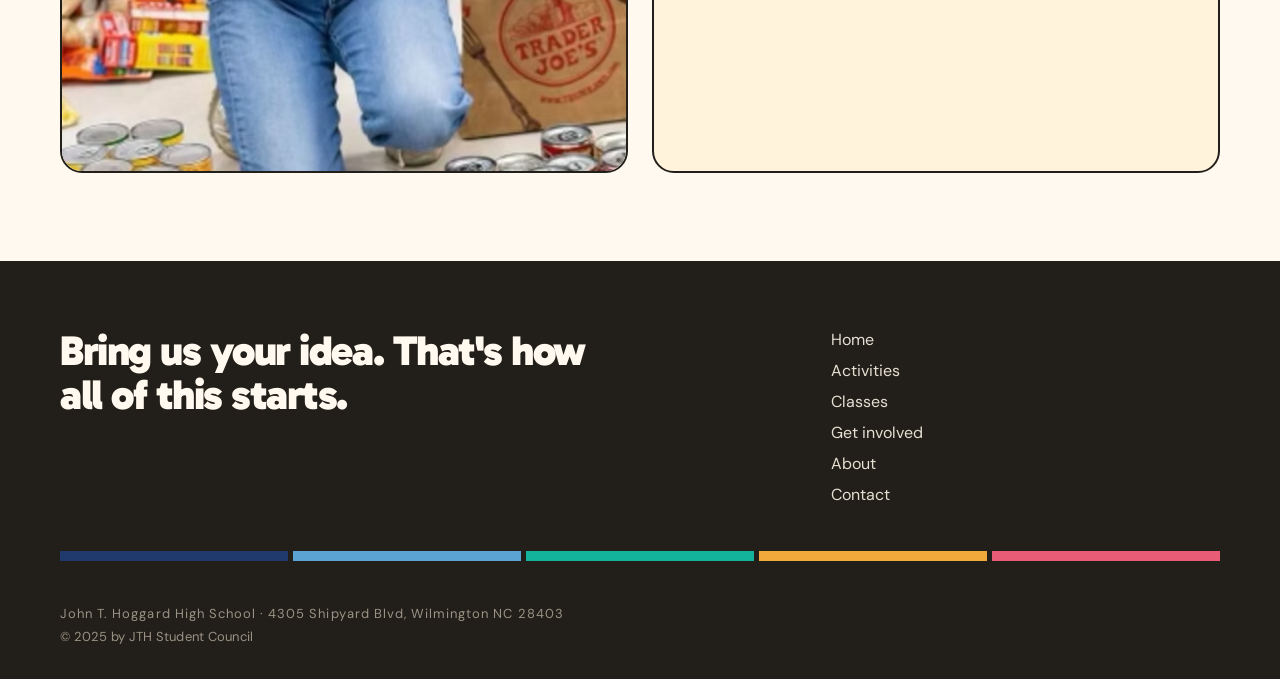
==== commit f3d1e78c: "Add real photos across the site Moved the 10 uploaded photos into assets/img/ and wired them in: 6 a" ====
--- a/about.html
+++ b/about.html
@@ -120,7 +120,7 @@
   <section class="section">
     <div class="wrap about-photo-row">
       <div class="about-photo-frame">
-        <div class="photo-slot">Council group photo</div>
+        <img class="photo-fill" src="assets/img/random.avif" alt="Student Council">
       </div>
       <div class="info-card">
         <div class="field">
--- a/assets/styles.css
+++ b/assets/styles.css
@@ -239,6 +239,13 @@
   animation: rise 700ms ease-out 200ms both;
 }
 
+.photo-fill {
+  width: 100%;
+  height: 100%;
+  object-fit: cover;
+  display: block;
+}
+
 /* Generic photo placeholder (flat gray box) */
 .photo-slot {
   background: var(--gray-slot);
@@ -353,6 +360,9 @@
   transition: transform 180ms, box-shadow 180ms;
 }
 .shortcut-card:hover { transform: translateY(-6px); box-shadow: 8px 8px 0 var(--ink); }
+.shortcut-card.bg-coral:hover { color: var(--coral-fg); }
+.shortcut-card.bg-gold:hover { color: var(--gold-fg); }
+.shortcut-card.bg-navy:hover { color: var(--navy-fg); }
 .shortcut-card .kicker {
   font-size: 13px;
   letter-spacing: 0.14em;
@@ -405,6 +415,7 @@
   width: fit-content;
   border-bottom: 2px solid currentColor;
 }
+.activity-card .card-link:hover { color: inherit; }
 
 .bg-navy { background: var(--navy); color: var(--navy-fg); }
 .bg-sky { background: var(--sky); color: var(--sky-fg); }
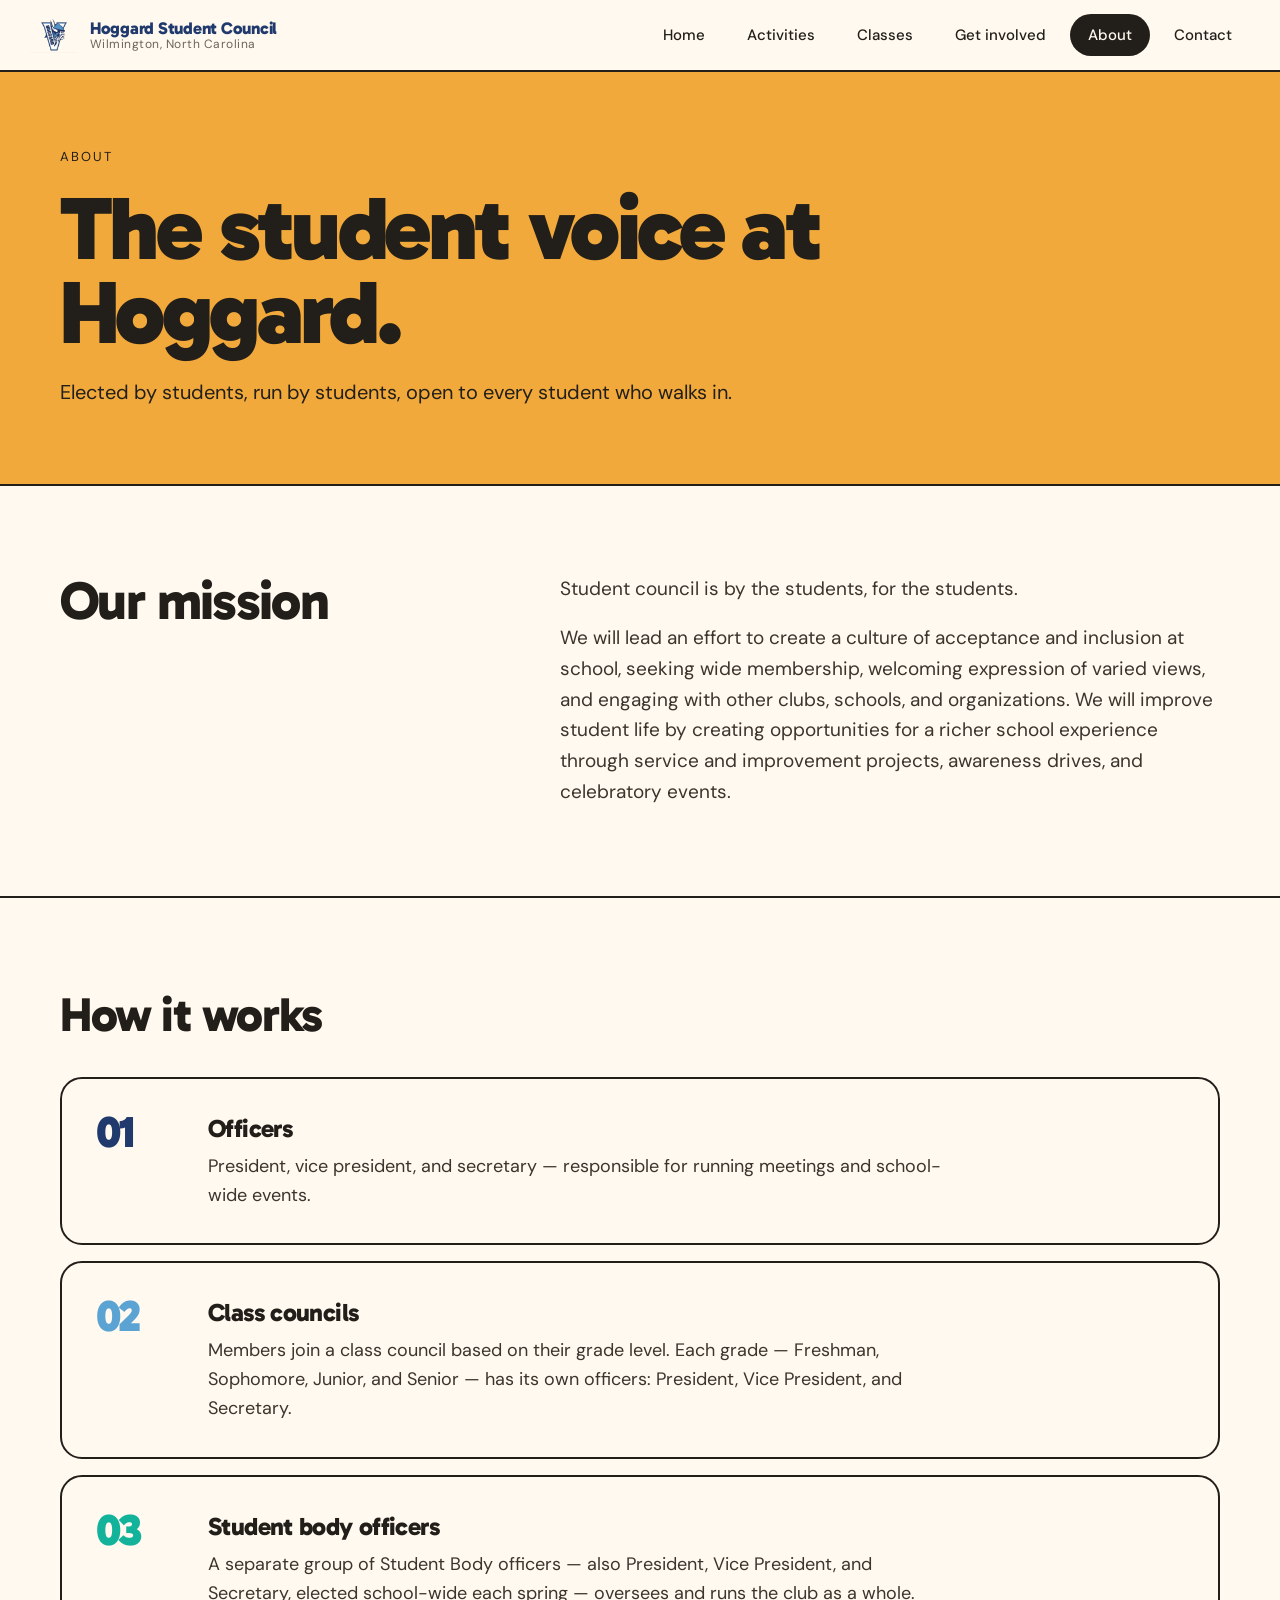
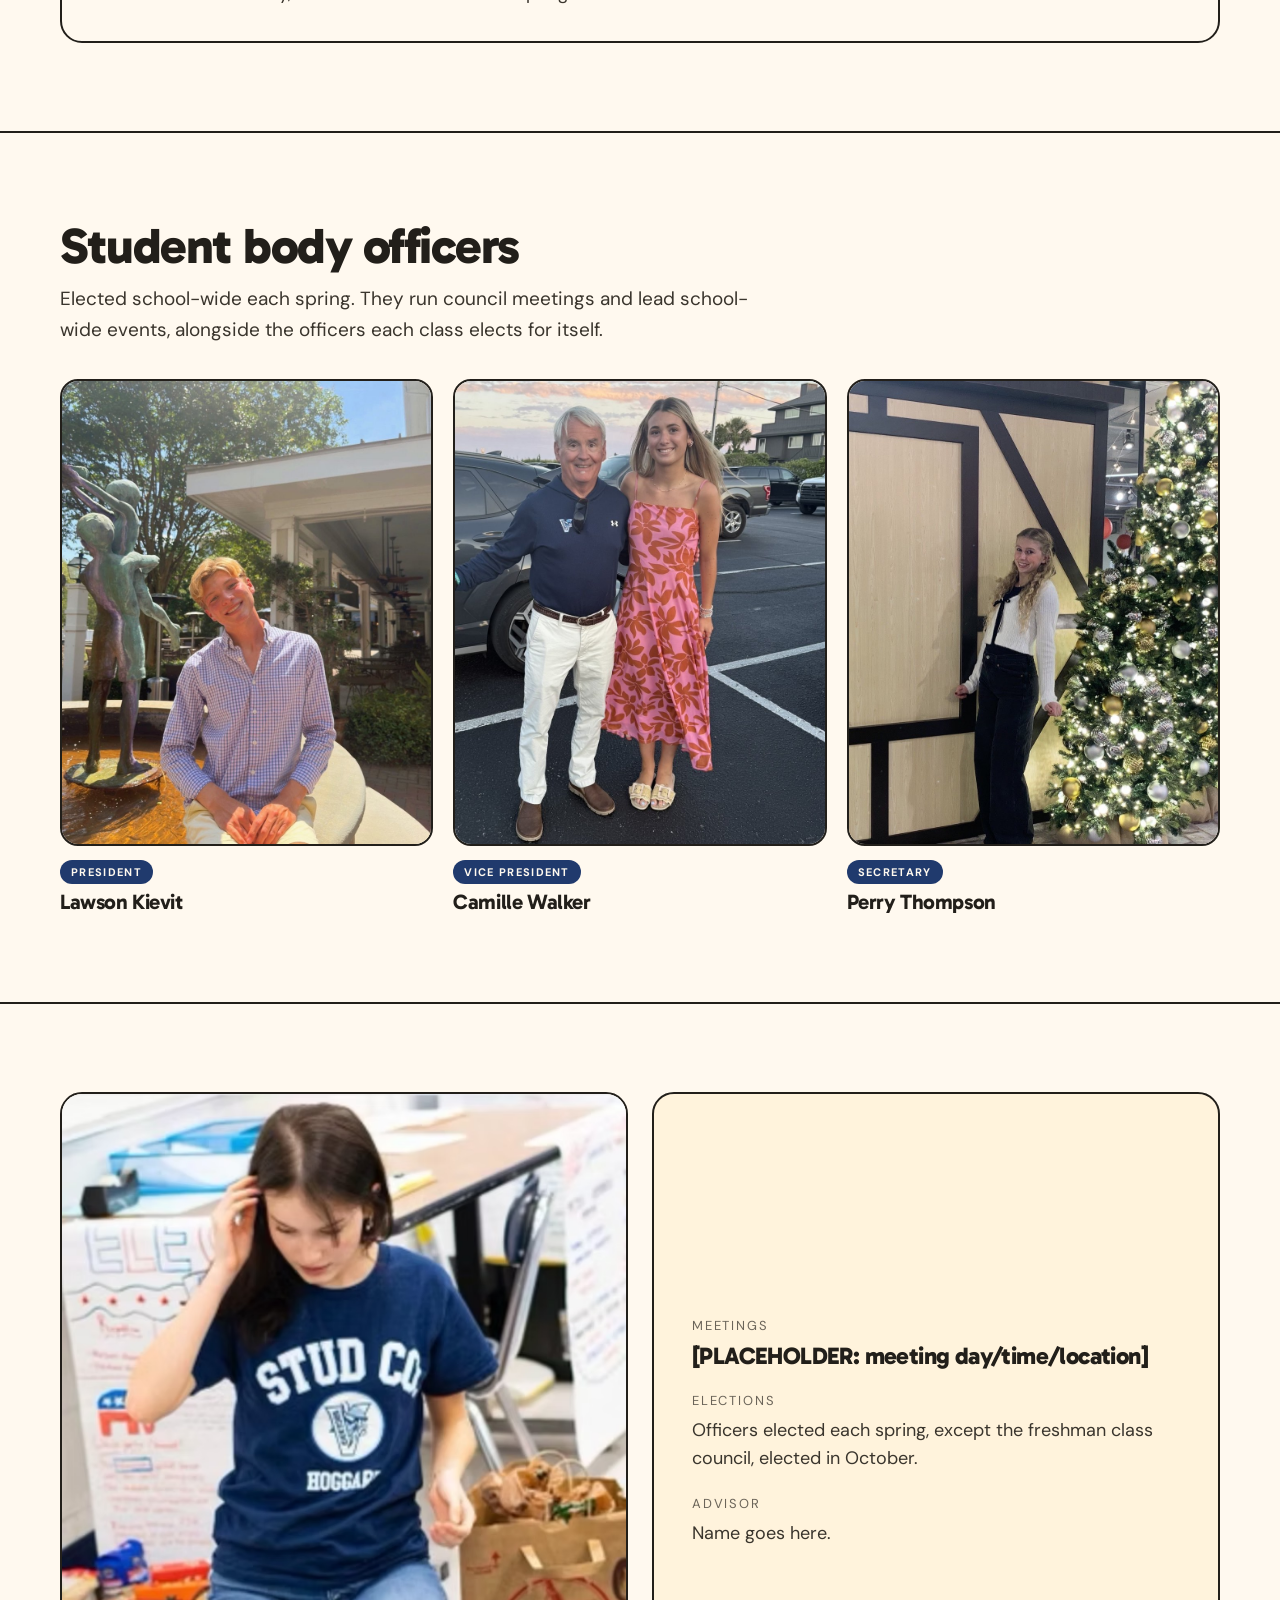
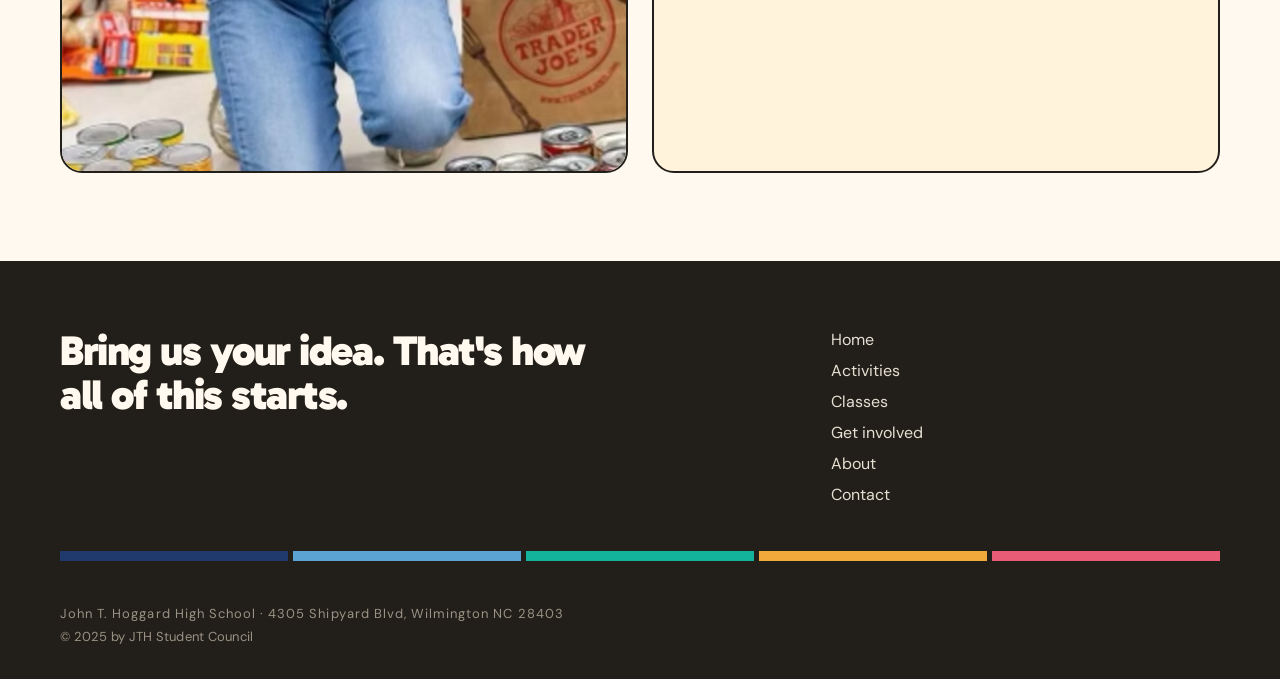
==== commit 489d7cbd: "Add officer names and photos Student body officers (About) and Senior/Junior/Sophomore class officer" ====
--- a/about.html
+++ b/about.html
@@ -93,24 +93,24 @@
       </div>
       <div class="officer-grid">
         <div class="officer-card">
-          <div class="officer-photo"><div class="photo-slot">Photo</div></div>
+          <div class="officer-photo"><img class="photo-fill" src="assets/img/officers/sb-president-lawson-kievit.jpg" alt="Lawson Kievit"></div>
           <div class="officer-meta">
             <span class="role-pill bg-navy">President</span>
-            <span class="officer-name">Name Here</span>
+            <span class="officer-name">Lawson Kievit</span>
           </div>
         </div>
         <div class="officer-card">
-          <div class="officer-photo"><div class="photo-slot">Photo</div></div>
+          <div class="officer-photo"><img class="photo-fill" src="assets/img/officers/sb-vp-camille-walker.jpg" alt="Camille Walker"></div>
           <div class="officer-meta">
             <span class="role-pill bg-navy">Vice President</span>
-            <span class="officer-name">Name Here</span>
+            <span class="officer-name">Camille Walker</span>
           </div>
         </div>
         <div class="officer-card">
-          <div class="officer-photo"><div class="photo-slot">Photo</div></div>
+          <div class="officer-photo"><img class="photo-fill" src="assets/img/officers/sb-secretary-perry-thompson.jpg" alt="Perry Thompson"></div>
           <div class="officer-meta">
             <span class="role-pill bg-navy">Secretary</span>
-            <span class="officer-name">Name Here</span>
+            <span class="officer-name">Perry Thompson</span>
           </div>
         </div>
       </div>
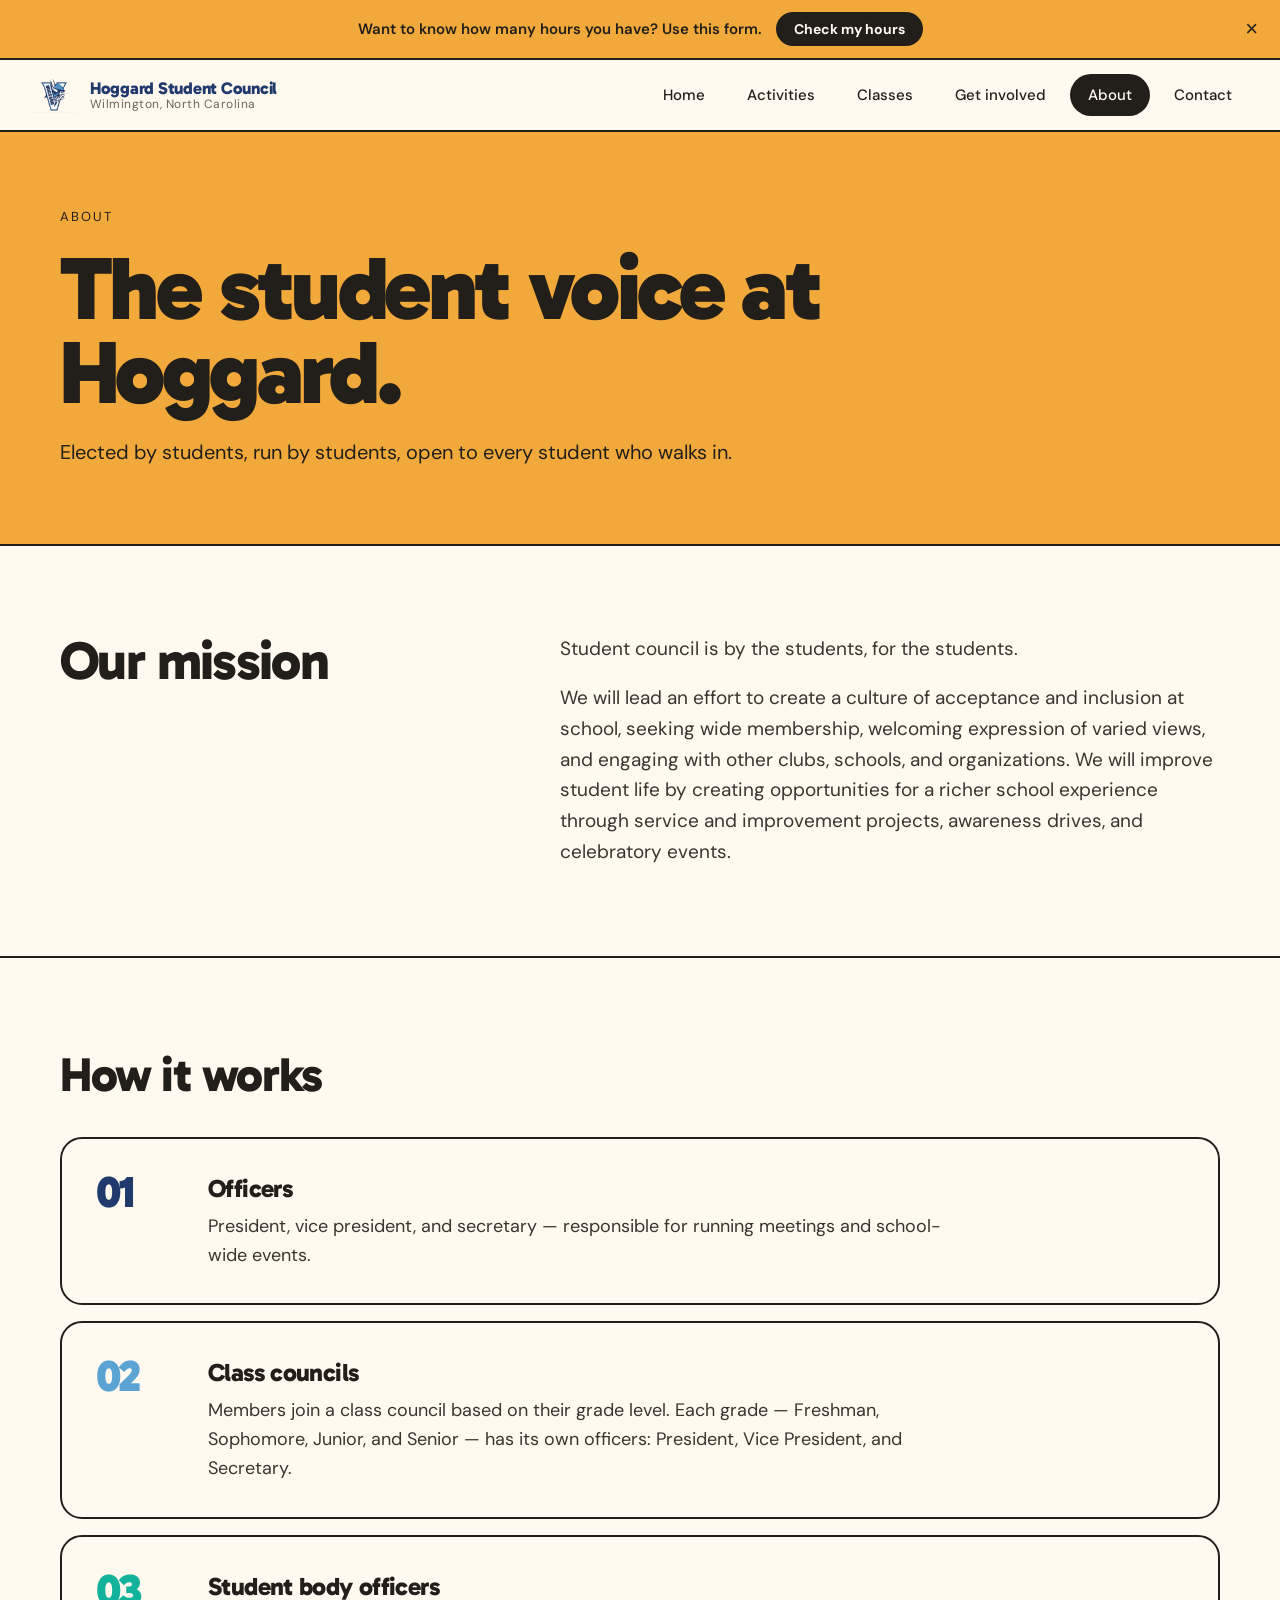
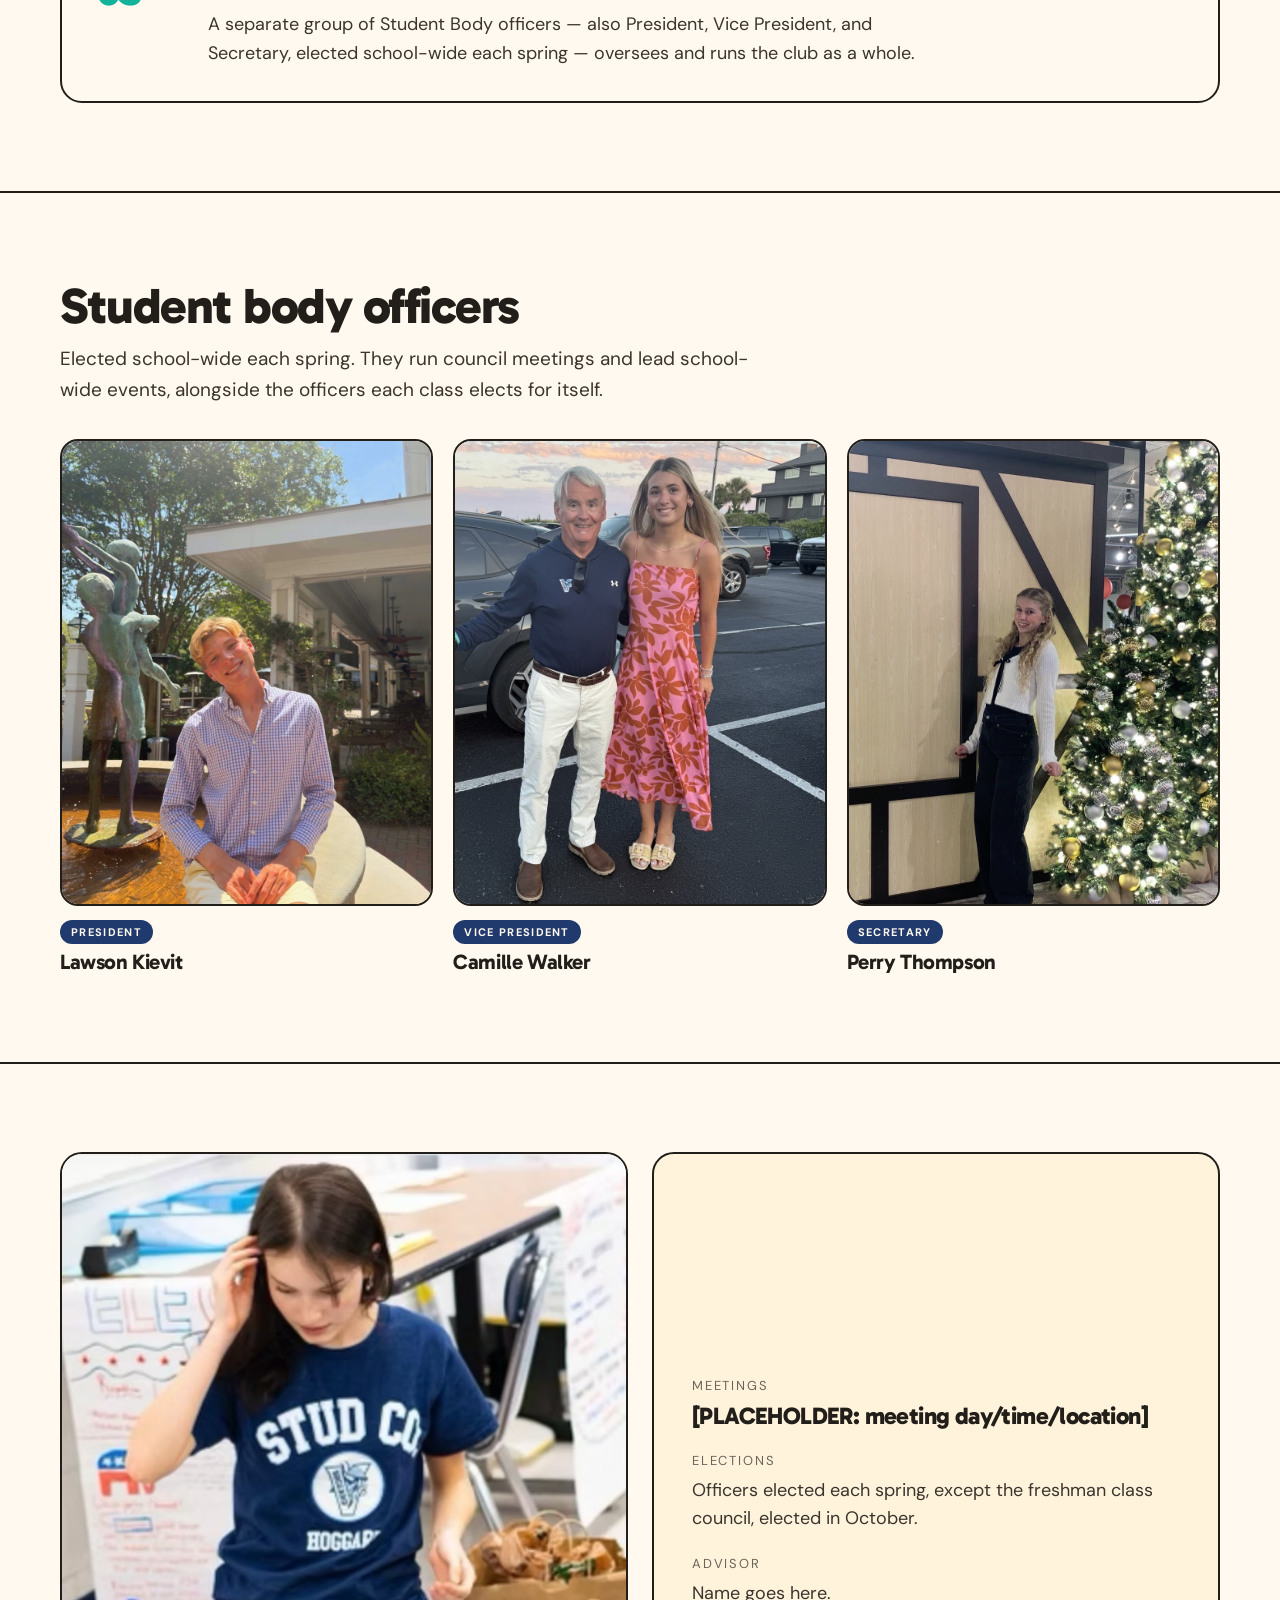
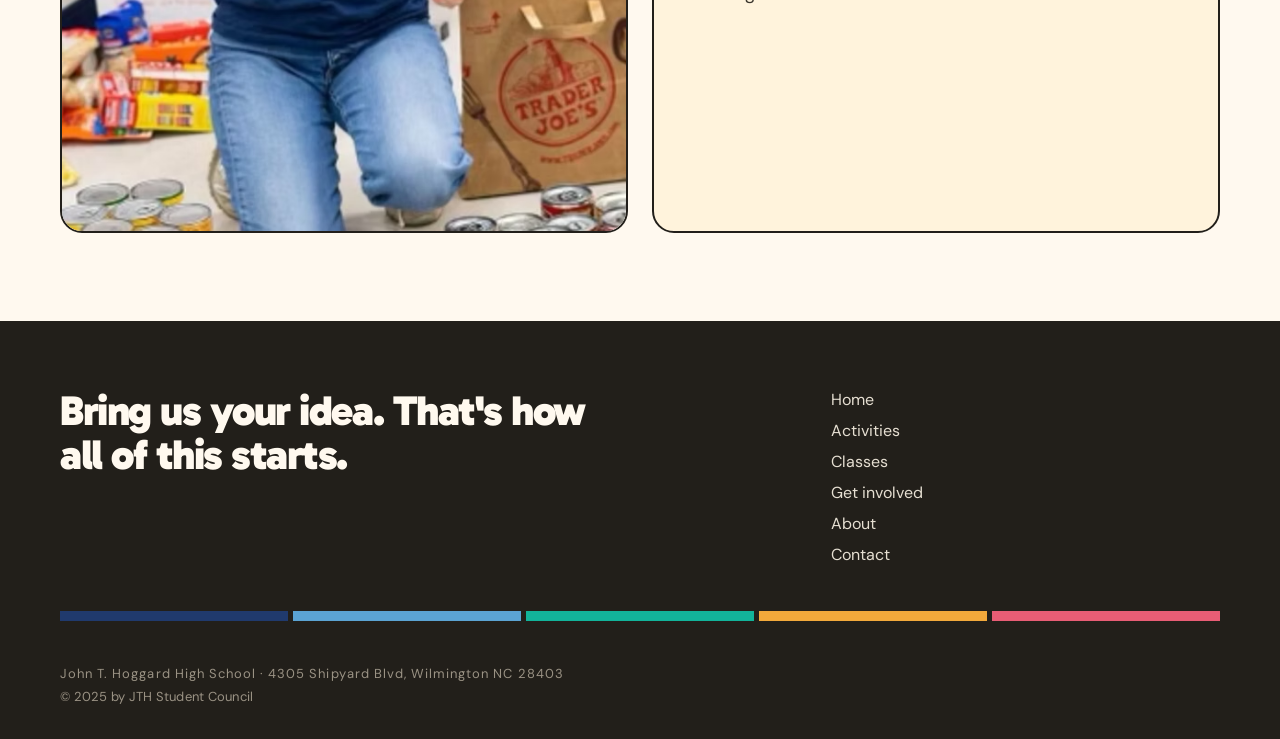
==== commit 3593b91a: "Update form links, add dismissible hours-check banner - Each class's "Submit your hours" button now " ====
--- a/about.html
+++ b/about.html
@@ -13,6 +13,19 @@
 <script src="assets/nav.js" defer></script>
 </head>
 <body>
+
+<div class="hours-banner" id="hours-banner">
+  <span class="hours-banner-text">Want to know how many hours you have? Use this form.</span>
+  <a href="https://docs.google.com/forms/d/e/1FAIpQLScogmnDwf92Gzd6Z391cQ0J_jlADng7BORsAsleHs7_L-g8Vw/viewform?usp=header" class="hours-banner-btn" target="_blank" rel="noopener">Check my hours</a>
+  <button class="hours-banner-close" id="hours-banner-close" aria-label="Dismiss this banner">&times;</button>
+</div>
+<script>
+  try {
+    if (localStorage.getItem('hoursBannerDismissed') === '1') {
+      document.getElementById('hours-banner').style.display = 'none';
+    }
+  } catch (e) {}
+</script>
 
 <header class="site-header">
   <a class="brand" href="index.html">
--- a/assets/styles.css
+++ b/assets/styles.css
@@ -45,6 +45,47 @@
 main { animation: pop 350ms ease-out both; }
 
 /* Header / primary nav */
+.hours-banner {
+  position: relative;
+  background: var(--gold);
+  color: var(--gold-fg);
+  border-bottom: 2px solid var(--ink);
+  display: flex;
+  align-items: center;
+  justify-content: center;
+  flex-wrap: wrap;
+  gap: 14px;
+  padding: 12px 54px;
+  text-align: center;
+}
+.hours-banner-text { font-size: 15px; font-weight: 600; }
+.hours-banner-btn {
+  cursor: pointer;
+  background: var(--ink);
+  color: var(--paper);
+  padding: 8px 18px;
+  border-radius: 999px;
+  font-weight: 700;
+  font-size: 14px;
+  white-space: nowrap;
+  transition: transform 160ms;
+}
+.hours-banner-btn:hover { transform: translateY(-2px); color: var(--paper); }
+.hours-banner-close {
+  position: absolute;
+  right: 14px;
+  top: 50%;
+  transform: translateY(-50%);
+  background: none;
+  border: none;
+  cursor: pointer;
+  font-size: 22px;
+  line-height: 1;
+  color: var(--gold-fg);
+  padding: 4px 8px;
+}
+.hours-banner-close:hover { opacity: 0.7; }
+
 .site-header {
   position: sticky;
   top: 0;
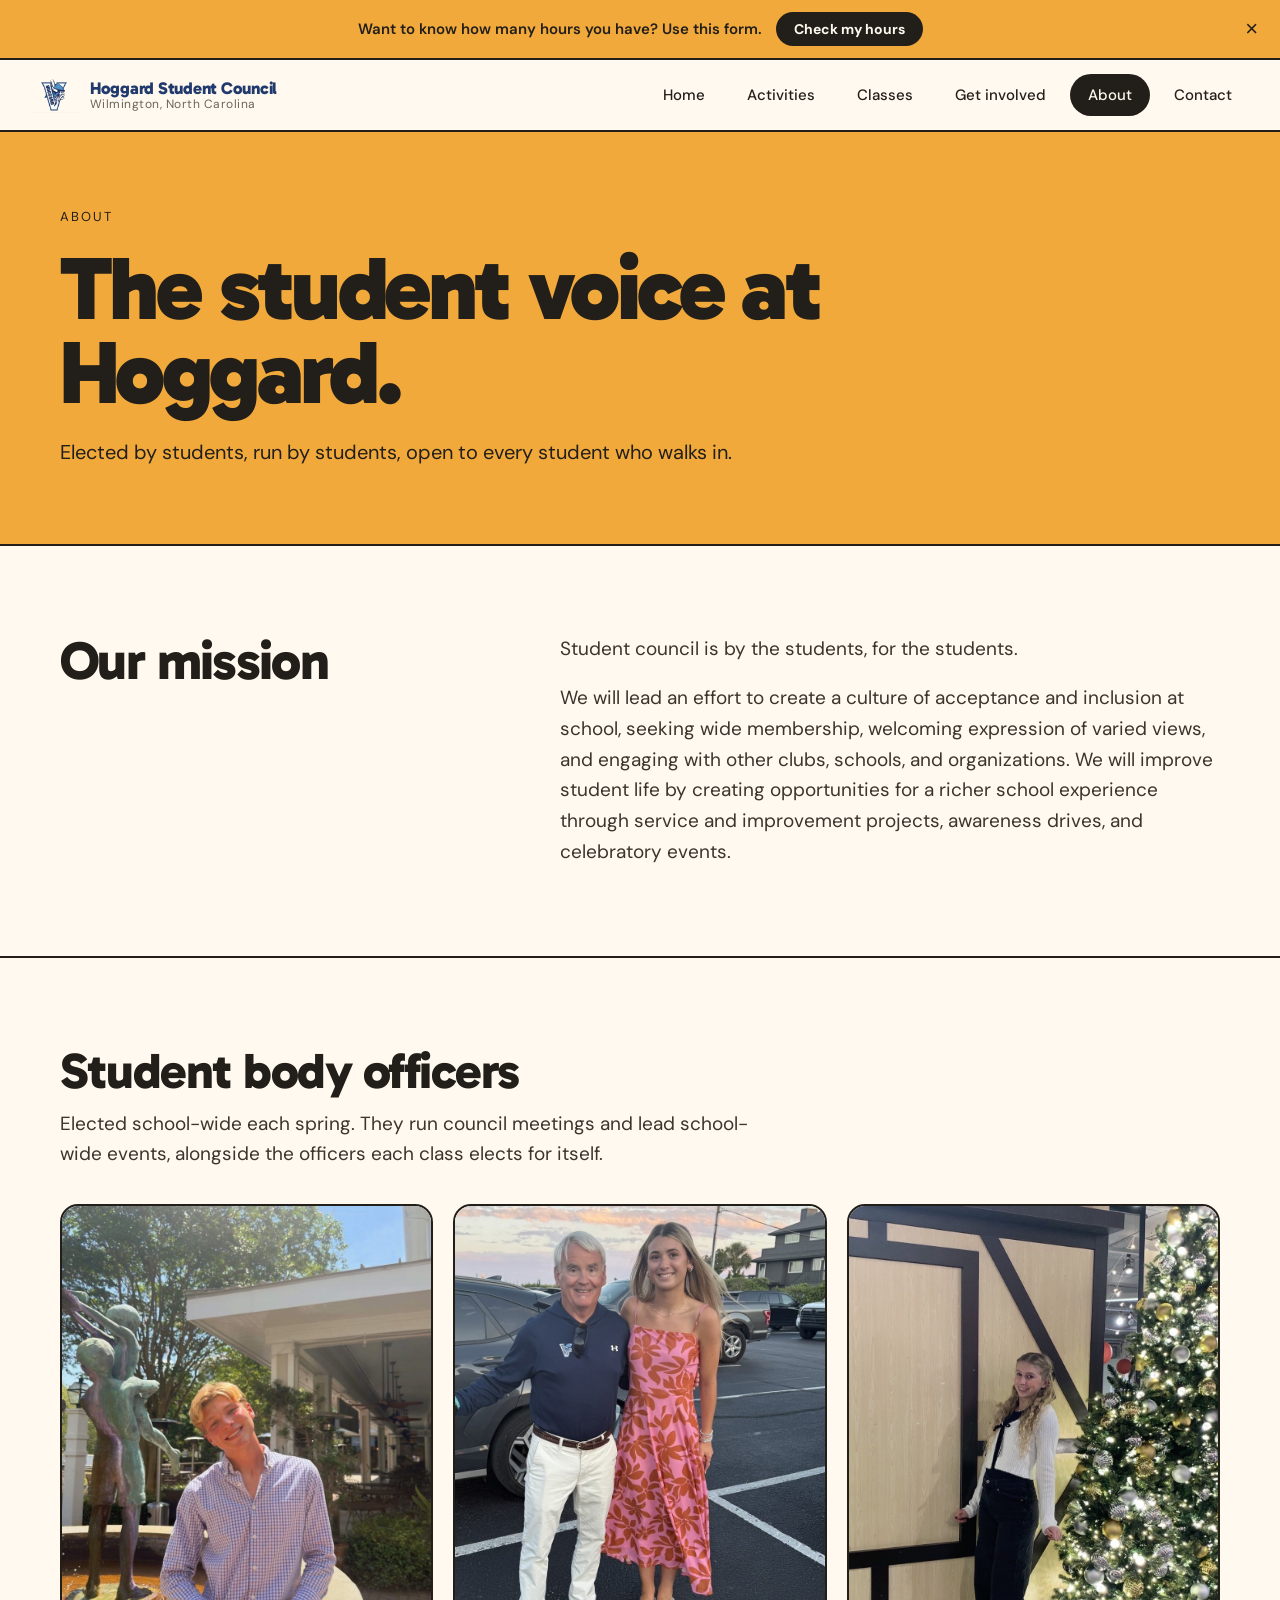
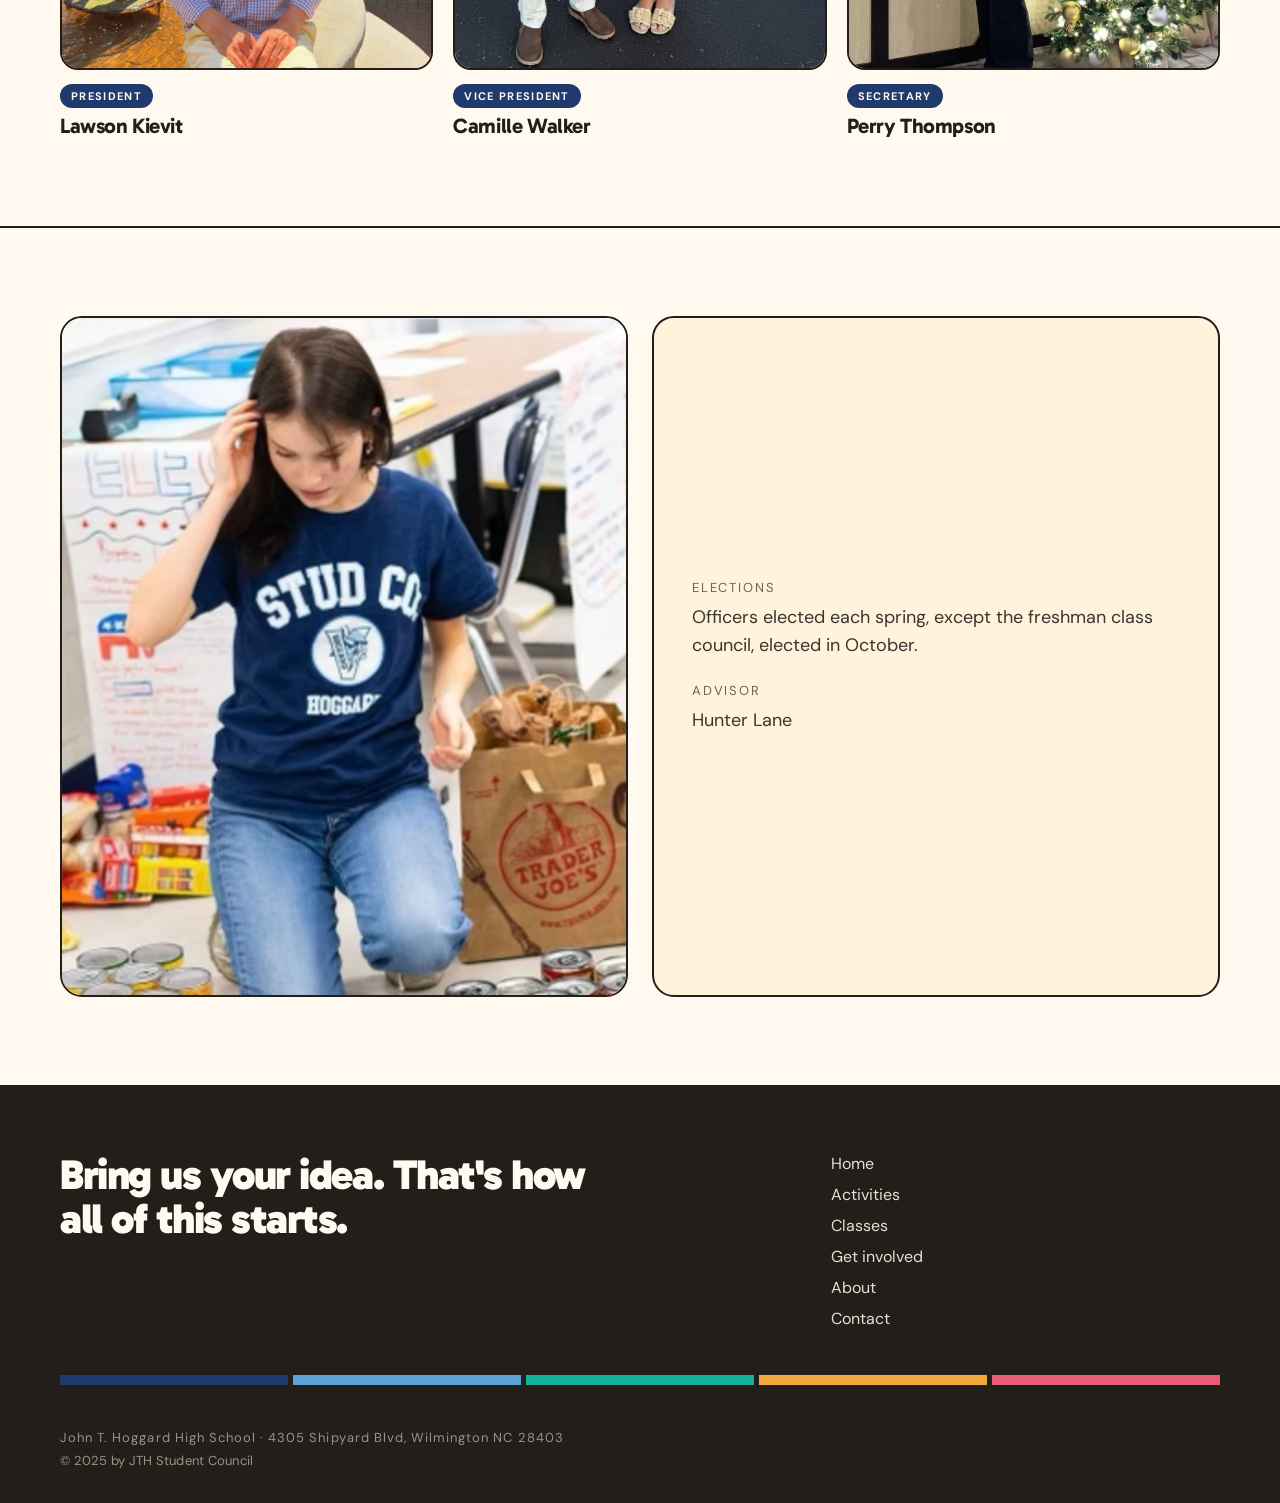
==== commit 7aaad355: "Update about page advisor information" ====
--- a/about.html
+++ b/about.html
@@ -71,35 +71,6 @@
 
   <section class="section border-b">
     <div class="wrap" style="display: grid; gap: 34px;">
-      <h2 style="font-weight: 800; font-size: clamp(30px, 3.8vw, 48px); letter-spacing: -0.03em;">How it works</h2>
-      <div class="pillar-list">
-        <div class="numbered-row pillar">
-          <span class="num" style="color: var(--navy);">01</span>
-          <span class="content">
-            <span class="title">Officers</span>
-            <span class="body">President, vice president, and secretary — responsible for running meetings and school-wide events.</span>
-          </span>
-        </div>
-        <div class="numbered-row pillar">
-          <span class="num" style="color: var(--sky);">02</span>
-          <span class="content">
-            <span class="title">Class councils</span>
-            <span class="body">Members join a class council based on their grade level. Each grade &mdash; Freshman, Sophomore, Junior, and Senior &mdash; has its own officers: President, Vice President, and Secretary.</span>
-          </span>
-        </div>
-        <div class="numbered-row pillar">
-          <span class="num" style="color: var(--teal);">03</span>
-          <span class="content">
-            <span class="title">Student body officers</span>
-            <span class="body">A separate group of Student Body officers &mdash; also President, Vice President, and Secretary, elected school-wide each spring &mdash; oversees and runs the club as a whole.</span>
-          </span>
-        </div>
-      </div>
-    </div>
-  </section>
-
-  <section class="section border-b">
-    <div class="wrap" style="display: grid; gap: 34px;">
       <div class="class-heading">
         <h2>Student body officers</h2>
         <p>Elected school-wide each spring. They run council meetings and lead school-wide events, alongside the officers each class elects for itself.</p>
@@ -137,16 +108,12 @@
       </div>
       <div class="info-card">
         <div class="field">
-          <span class="label">Meetings</span>
-          <span class="value">[PLACEHOLDER: meeting day/time/location]</span>
-        </div>
-        <div class="field">
           <span class="label">Elections</span>
           <span class="note">Officers elected each spring, except the freshman class council, elected in October.</span>
         </div>
         <div class="field">
           <span class="label">Advisor</span>
-          <span class="note">Name goes here.</span>
+          <span class="note">Hunter Lane</span>
         </div>
       </div>
     </div>
